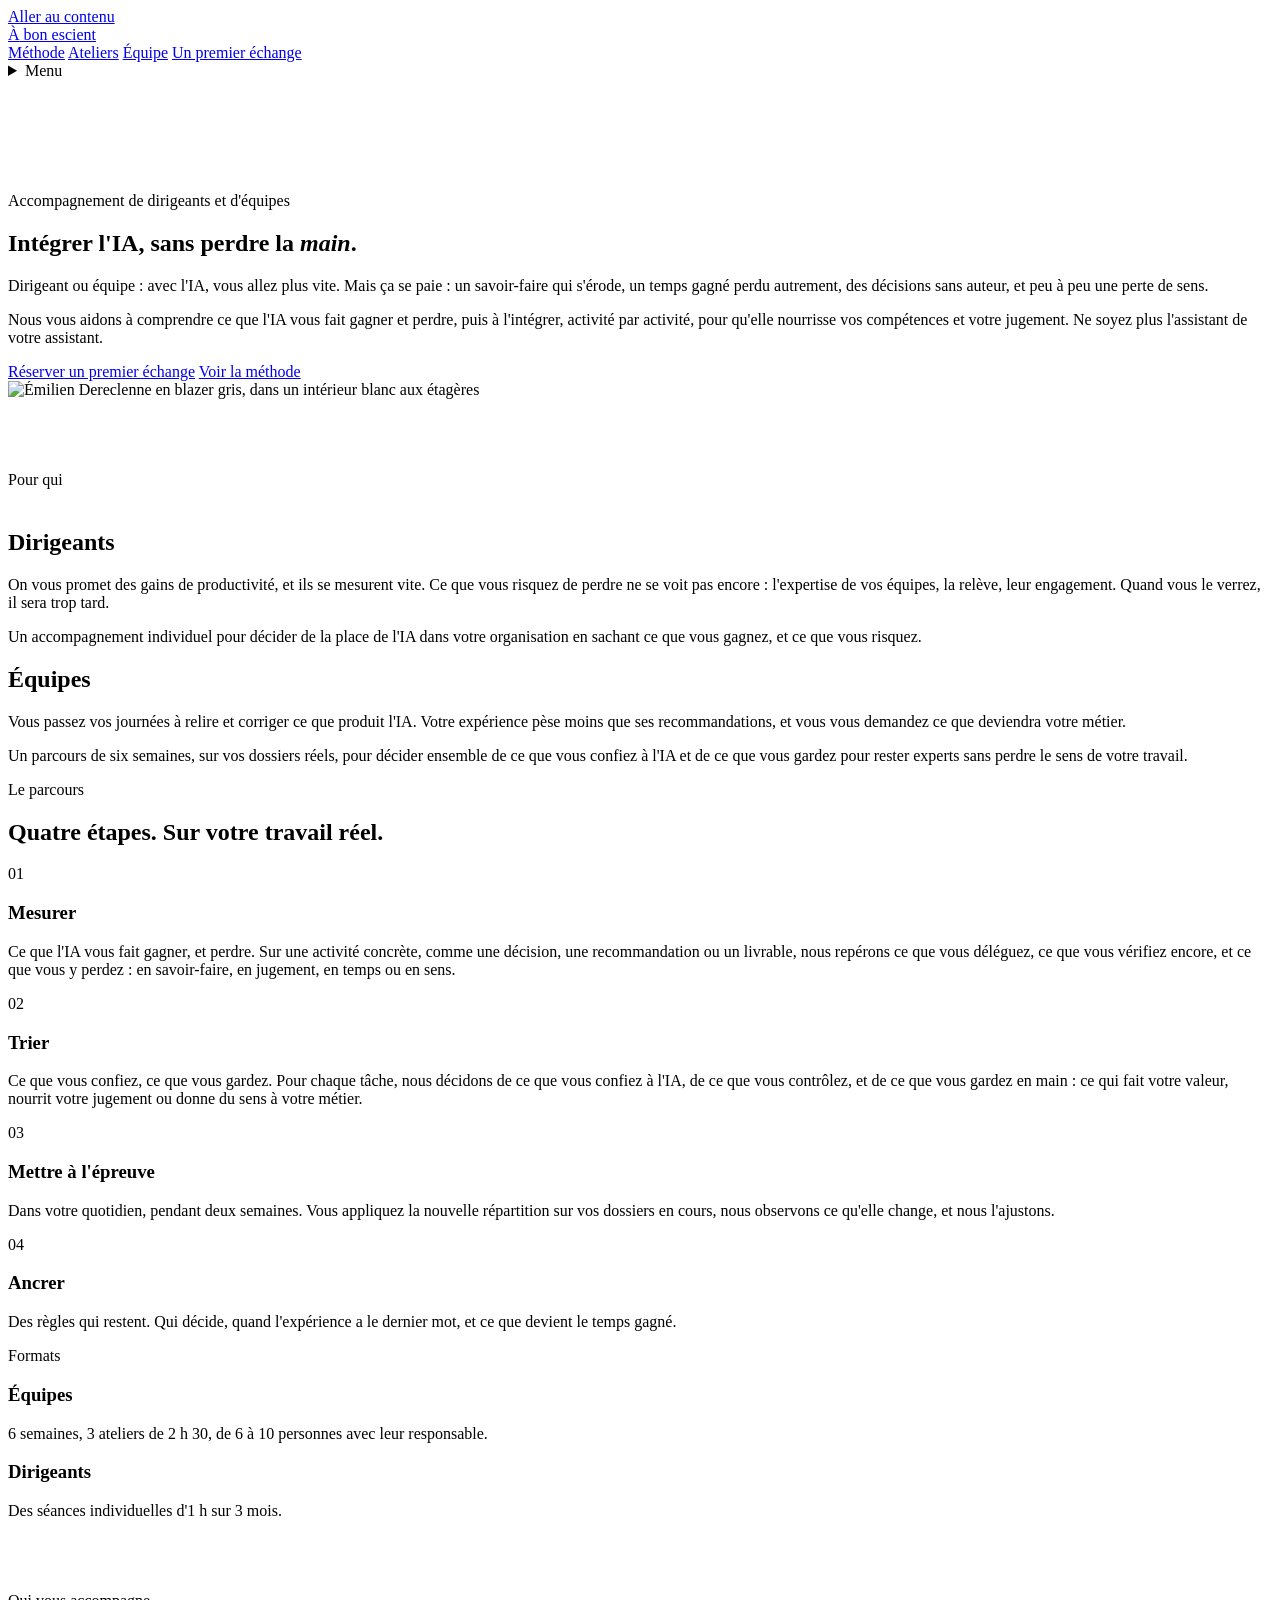
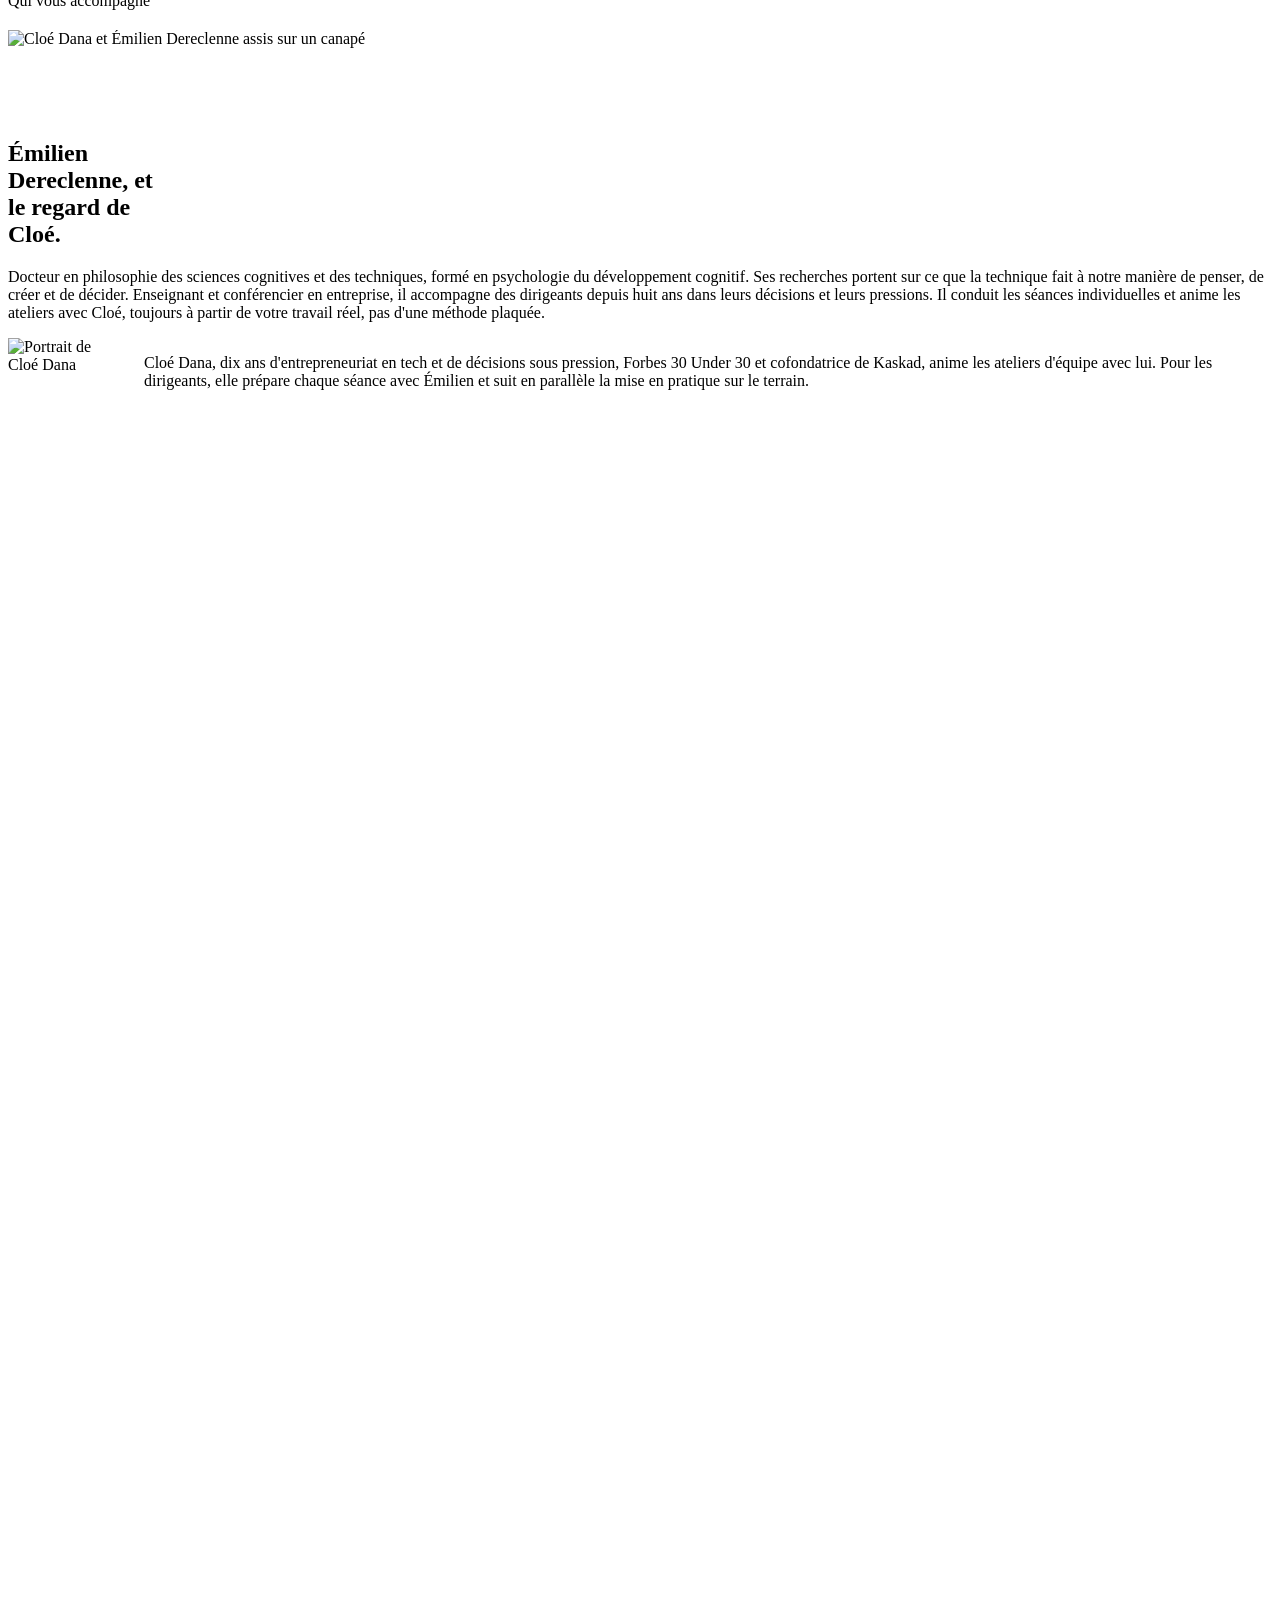
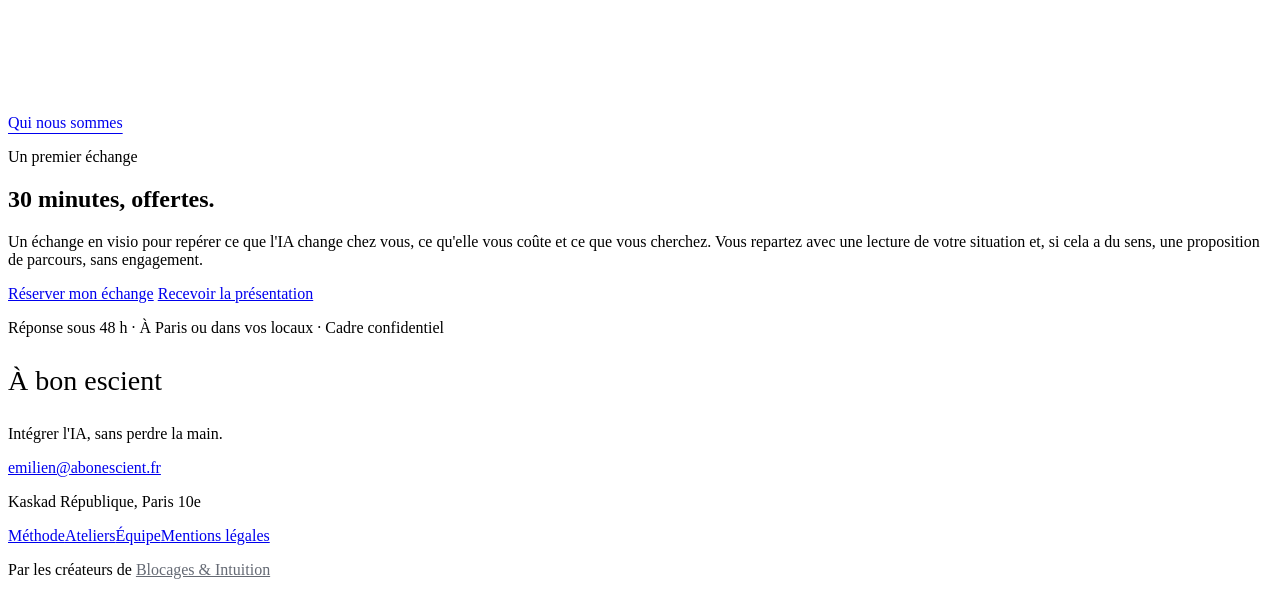
==== abonescient-site 2/index.html @ 1562bb24 "Add files via upload" ====
<!doctype html>
<html lang="fr">
<head>
<meta charset="utf-8">
<meta name="viewport" content="width=device-width, initial-scale=1">
<title>À bon escient · Intégrer l'IA sans perdre la main</title>
<meta name="description" content="Accompagnement de dirigeants et d'équipes pour intégrer l'IA activité par activité, sans perdre expertise, jugement ni sens du travail. Émilien Dereclenne et Cloé Dana, Paris.">
<link rel="canonical" href="https://abonescient.fr/">
<meta property="og:type" content="website">
<meta property="og:locale" content="fr_FR">
<meta property="og:site_name" content="À bon escient">
<meta property="og:title" content="À bon escient · Intégrer l'IA sans perdre la main">
<meta property="og:description" content="Accompagnement de dirigeants et d'équipes pour intégrer l'IA activité par activité, sans perdre expertise, jugement ni sens du travail. Émilien Dereclenne et Cloé Dana, Paris.">
<meta property="og:url" content="https://abonescient.fr/">
<meta property="og:image" content="https://abonescient.fr/og.jpg">
<meta property="og:image:width" content="1200">
<meta property="og:image:height" content="630">
<meta name="twitter:card" content="summary_large_image">
<meta name="twitter:title" content="À bon escient · Intégrer l'IA sans perdre la main">
<meta name="twitter:description" content="Accompagnement de dirigeants et d'équipes pour intégrer l'IA activité par activité, sans perdre expertise, jugement ni sens du travail. Émilien Dereclenne et Cloé Dana, Paris.">
<meta name="twitter:image" content="https://abonescient.fr/og.jpg">
<meta name="theme-color" content="#F4F1EA">
<link rel="icon" href="/favicon.svg" type="image/svg+xml">
<link rel="preload" href="/fonts/fraunces-latin-400-normal.woff2" as="font" type="font/woff2" crossorigin>
<link rel="stylesheet" href="/styles.css">
<script>if(!(window.matchMedia&&matchMedia('(prefers-reduced-motion: reduce)').matches)&&'IntersectionObserver' in window)document.documentElement.classList.add('js');</script>
<script src="/main.js" defer></script>
<!-- Google Analytics 4 : décommenter et remplacer G-XXXXXXX par l'ID [à définir]
<script async src="https://www.googletagmanager.com/gtag/js?id=G-XXXXXXX"></script>
<script>window.dataLayer=window.dataLayer||[];function gtag(){dataLayer.push(arguments);}gtag('js',new Date());gtag('config','G-XXXXXXX');</script>
-->
<script type="application/ld+json">
{
 "@context": "https://schema.org",
 "@graph": [
  {
   "@type": "Organization",
   "@id": "https://abonescient.fr/#org",
   "name": "À bon escient",
   "url": "https://abonescient.fr/",
   "slogan": "Intégrer l'IA, sans perdre la main.",
   "email": "emilien@abonescient.fr",
   "logo": "https://abonescient.fr/og.jpg",
   "address": {
    "@type": "PostalAddress",
    "addressLocality": "Paris",
    "postalCode": "75010",
    "addressCountry": "FR"
   },
   "founder": [
    {
     "@type": "Person",
     "name": "Émilien Dereclenne"
    },
    {
     "@type": "Person",
     "name": "Cloé Dana"
    }
   ]
  },
  {
   "@type": "Service",
   "name": "Accompagnement à l'intégration de l'IA pour dirigeants et équipes",
   "provider": {
    "@id": "https://abonescient.fr/#org"
   },
   "areaServed": "FR",
   "description": "Ateliers d'équipe et coaching individuel de dirigeants pour intégrer l'IA activité par activité, sans perdre expertise, jugement ni sens du travail.",
   "serviceType": "Accompagnement, ateliers, coaching de dirigeants"
  }
 ]
}
</script>
</head>
<body>
<a class="skip" href="#contenu">Aller au contenu</a>
<header class="nav">
<div class="w">
<a class="logo" href="/" aria-label="À bon escient, accueil"><span>À</span> bon escient</a>
<nav class="menu" aria-label="Navigation principale">
<a href="/methode">Méthode</a>
<a href="/ateliers">Ateliers</a>
<a href="/equipe">Équipe</a>
<a class="btn" href="/contact">Un premier échange</a>
</nav>
<details class="burger">
<summary aria-label="Ouvrir le menu">Menu</summary>
<nav aria-label="Navigation mobile">
<a href="/methode">Méthode</a>
<a href="/ateliers">Ateliers</a>
<a href="/equipe">Équipe</a>
<a href="/contact">Un premier échange</a>
</nav>
</details>
</div>
</header>

<main id="contenu">

<section class="sec" style="padding-top: 96px">
<div class="w grid" style="align-items: center">
<div class="c6 stack">
<p class="lab rv">Accompagnement de dirigeants et d'équipes</p>
<h1 class="h1 rv" style="transition-delay: 80ms">Intégrer l'IA, sans perdre la <em>main</em>.</h1>
<p class="rv" style="transition-delay: 160ms">Dirigeant ou équipe : avec l'IA, vous allez plus vite. Mais ça se paie : un savoir-faire qui s'érode, un temps gagné perdu autrement, des décisions sans auteur, et peu à peu une perte de sens.</p>
<p class="rv" style="transition-delay: 240ms">Nous vous aidons à comprendre ce que l'IA vous fait gagner et perdre, puis à l'intégrer, activité par activité, pour qu'elle nourrisse vos compétences et votre jugement. Ne soyez plus l'assistant de votre assistant.</p>
<div class="btns rv" style="transition-delay: 320ms">
<a class="btn" href="/contact">Réserver un premier échange</a>
<a class="btn2" href="/methode">Voir la méthode</a>
</div>
</div>
<div class="c6">
<img class="ph rv" src="/photos/emilien-blazer-05.jpg" alt="Émilien Dereclenne en blazer gris, dans un intérieur blanc aux étagères" width="1020" height="1360" style="aspect-ratio: 4 / 5; object-position: 50% 20%; transition-delay: 200ms">
</div>
</div>
</section>

<section class="sec" style="padding-top: 0">
<div class="w">
<div class="rule" style="margin-bottom: 72px"></div>
<p class="lab rv" style="margin-bottom: 40px">Pour qui</p>
<div class="vsplit">
<div class="stack rv">
<h2 class="h2">Dirigeants</h2>
<p>On vous promet des gains de productivité, et ils se mesurent vite. Ce que vous risquez de perdre ne se voit pas encore : l'expertise de vos équipes, la relève, leur engagement. Quand vous le verrez, il sera trop tard.</p>
<p class="small">Un accompagnement individuel pour décider de la place de l'IA dans votre organisation en sachant ce que vous gagnez, et ce que vous risquez.</p>
</div>
<div class="vline"></div>
<div class="stack rv" style="transition-delay: 80ms">
<h2 class="h2">Équipes</h2>
<p>Vous passez vos journées à relire et corriger ce que produit l'IA. Votre expérience pèse moins que ses recommandations, et vous vous demandez ce que deviendra votre métier.</p>
<p class="small">Un parcours de six semaines, sur vos dossiers réels, pour décider ensemble de ce que vous confiez à l'IA et de ce que vous gardez pour rester experts sans perdre le sens de votre travail.</p>
</div>
</div>
</div>
</section>

<section class="sec" style="padding-top: 0">
<div class="w grid">
<div class="c4">
<p class="lab" style="margin-bottom: 20px">Le parcours</p>
<h2 class="h2 rv">Quatre étapes. Sur votre travail réel.</h2>
</div>
<div class="c8">
<div class="row rv"><div class="num">01</div><div class="stack" style="gap: 12px"><h3 class="h3">Mesurer</h3><p><strong style="font-weight: 500">Ce que l'IA vous fait gagner, et perdre.</strong> Sur une activité concrète, comme une décision, une recommandation ou un livrable, nous repérons ce que vous déléguez, ce que vous vérifiez encore, et ce que vous y perdez : en savoir-faire, en jugement, en temps ou en sens.</p></div></div>
<div class="row rv" style="transition-delay: 80ms"><div class="num">02</div><div class="stack" style="gap: 12px"><h3 class="h3">Trier</h3><p><strong style="font-weight: 500">Ce que vous confiez, ce que vous gardez.</strong> Pour chaque tâche, nous décidons de ce que vous confiez à l'IA, de ce que vous contrôlez, et de ce que vous gardez en main : ce qui fait votre valeur, nourrit votre jugement ou donne du sens à votre métier.</p></div></div>
<div class="row rv" style="transition-delay: 160ms"><div class="num">03</div><div class="stack" style="gap: 12px"><h3 class="h3">Mettre à l'épreuve</h3><p><strong style="font-weight: 500">Dans votre quotidien, pendant deux semaines.</strong> Vous appliquez la nouvelle répartition sur vos dossiers en cours, nous observons ce qu'elle change, et nous l'ajustons.</p></div></div>
<div class="row rv" style="transition-delay: 240ms"><div class="num">04</div><div class="stack" style="gap: 12px"><h3 class="h3">Ancrer</h3><p><strong style="font-weight: 500">Des règles qui restent.</strong> Qui décide, quand l'expérience a le dernier mot, et ce que devient le temps gagné.</p></div></div>
</div>
</div>
</section>

<section class="sec" style="padding-top: 0">
<div class="w grid">
<div class="c4"><p class="lab">Formats</p></div>
<div class="c8">
<div class="row t rv" style="grid-template-columns: 200px minmax(0,1fr)"><h3 class="h3">Équipes</h3><p>6 semaines, 3 ateliers de 2 h 30, de 6 à 10 personnes avec leur responsable.</p></div>
<div class="row t rv" style="grid-template-columns: 200px minmax(0,1fr); transition-delay: 80ms"><h3 class="h3">Dirigeants</h3><p>Des séances individuelles d'1 h sur 3 mois.</p></div>
</div>
</div>
</section>

<section class="sec" style="padding-top: 0">
<div class="w">
<div class="rule" style="margin-bottom: 72px"></div>
<p class="lab" style="margin-bottom: 20px">Qui vous accompagne</p>
</div>
<img class="ph rv" src="/photos/duo-canape.jpg" alt="Cloé Dana et Émilien Dereclenne assis sur un canapé" width="1600" height="1200" loading="lazy" style="aspect-ratio: 16 / 8; object-position: 50% 42%; max-width: 1440px; margin: 0 auto 72px">
<div class="w">
<div class="grid">
<div class="c5"><h2 class="h2 rv" style="max-width: 14ch">Émilien Dereclenne, et le regard de Cloé.</h2></div>
<div class="c7 stack">
<p class="rv">Docteur en philosophie des sciences cognitives et des techniques, formé en psychologie du développement cognitif. Ses recherches portent sur ce que la technique fait à notre manière de penser, de créer et de décider. Enseignant et conférencier en entreprise, il accompagne des dirigeants depuis huit ans dans leurs décisions et leurs pressions. Il conduit les séances individuelles et anime les ateliers avec Cloé, toujours à partir de votre travail réel, pas d'une méthode plaquée.</p>
<div class="rule" style="margin: 16px 0"></div>
<div class="rv" style="display: flex; gap: 24px; align-items: flex-start">
<img class="ph" src="/photos/cloe-portrait-44.jpg" alt="Portrait de Cloé Dana" width="1020" height="1360" loading="lazy" style="width: 112px; flex: 0 0 112px; aspect-ratio: 4 / 5; object-position: 50% 22%">
<p class="small">Cloé Dana, dix ans d'entrepreneuriat en tech et de décisions sous pression, Forbes 30 Under 30 et cofondatrice de Kaskad, anime les ateliers d'équipe avec lui. Pour les dirigeants, elle prépare chaque séance avec Émilien et suit en parallèle la mise en pratique sur le terrain.</p>
</div>
<p class="rv"><a href="/equipe" style="text-underline-offset: 5px">Qui nous sommes</a></p>
</div>
</div>
</div>
</section>

<section class="sec cta">
<div class="w grid">
<div class="c7 stack">
<p class="lab">Un premier échange</p>
<h2 class="h2 rv">30 minutes, offertes.</h2>
<p class="rv">Un échange en visio pour repérer ce que l'IA change chez vous, ce qu'elle vous coûte et ce que vous cherchez. Vous repartez avec une lecture de votre situation et, si cela a du sens, une proposition de parcours, sans engagement.</p>
<div class="btns rv">
<a class="btn" href="[URL de prise de rendez-vous, Google Calendar]">Réserver mon échange</a>
<a class="btn2" href="mailto:emilien@abonescient.fr?subject=Pr%C3%A9sentation%20%C3%80%20bon%20escient">Recevoir la présentation</a>
</div>
<p class="lab">Réponse sous 48 h · À Paris ou dans vos locaux · Cadre confidentiel</p>
</div>
</div>
</section>

</main>

<footer class="foot">
<div class="w grid">
<div class="c5 stack" style="gap: 8px">
<p class="logo" style="font-size: 28px" aria-hidden="false"><span>À</span> bon escient</p>
<p class="small">Intégrer l'IA, sans perdre la main.</p>
</div>
<div class="c7 stack" style="gap: 16px">
<p><a href="mailto:emilien@abonescient.fr">emilien@abonescient.fr</a></p>
<p class="small">Kaskad République, Paris 10e</p>
<nav class="flinks" aria-label="Pied de page"><a href="/methode">Méthode</a><a href="/ateliers">Ateliers</a><a href="/equipe">Équipe</a><a href="/mentions-legales">Mentions légales</a></nav>
<p class="lab" style="margin-top: 16px">Par les créateurs de <a href="https://amarecherche.fr" style="color: #656A74">Blocages &amp; Intuition</a></p>
</div>
</div>
</footer>
</body>
</html>
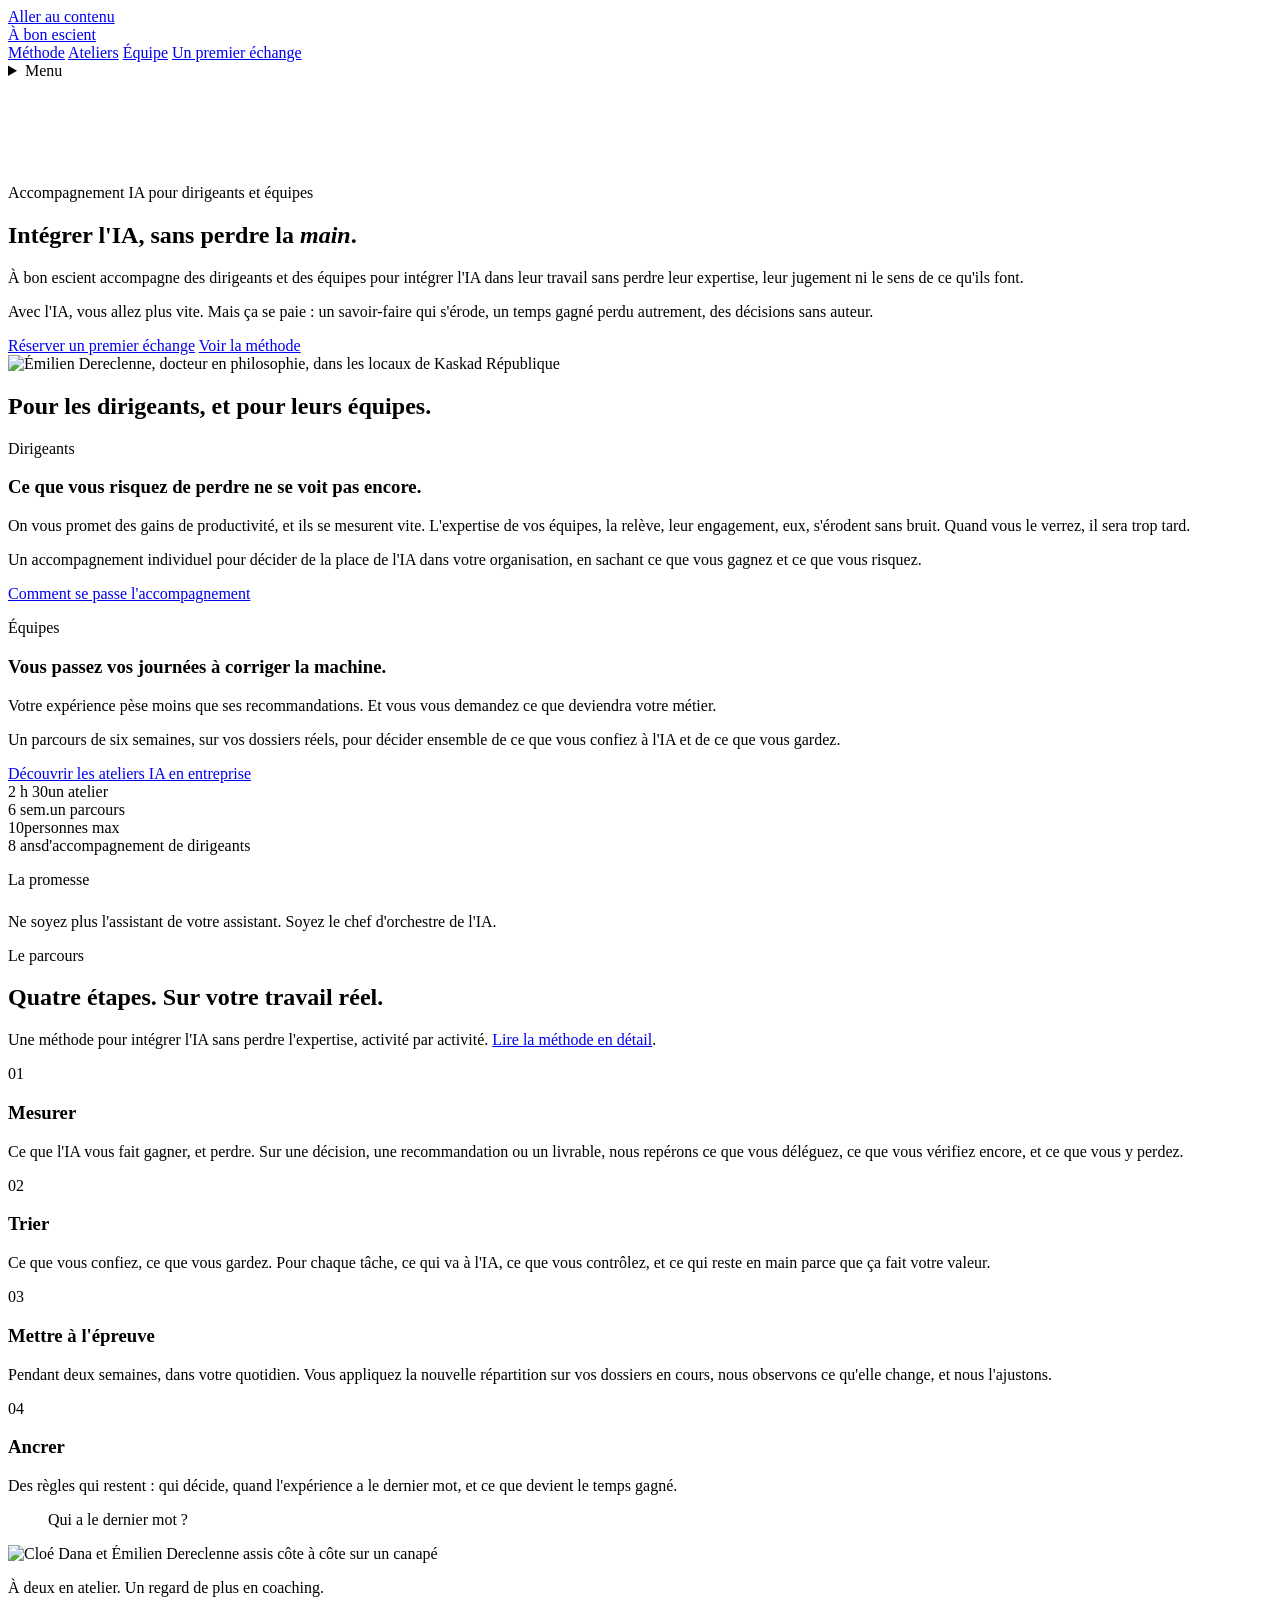
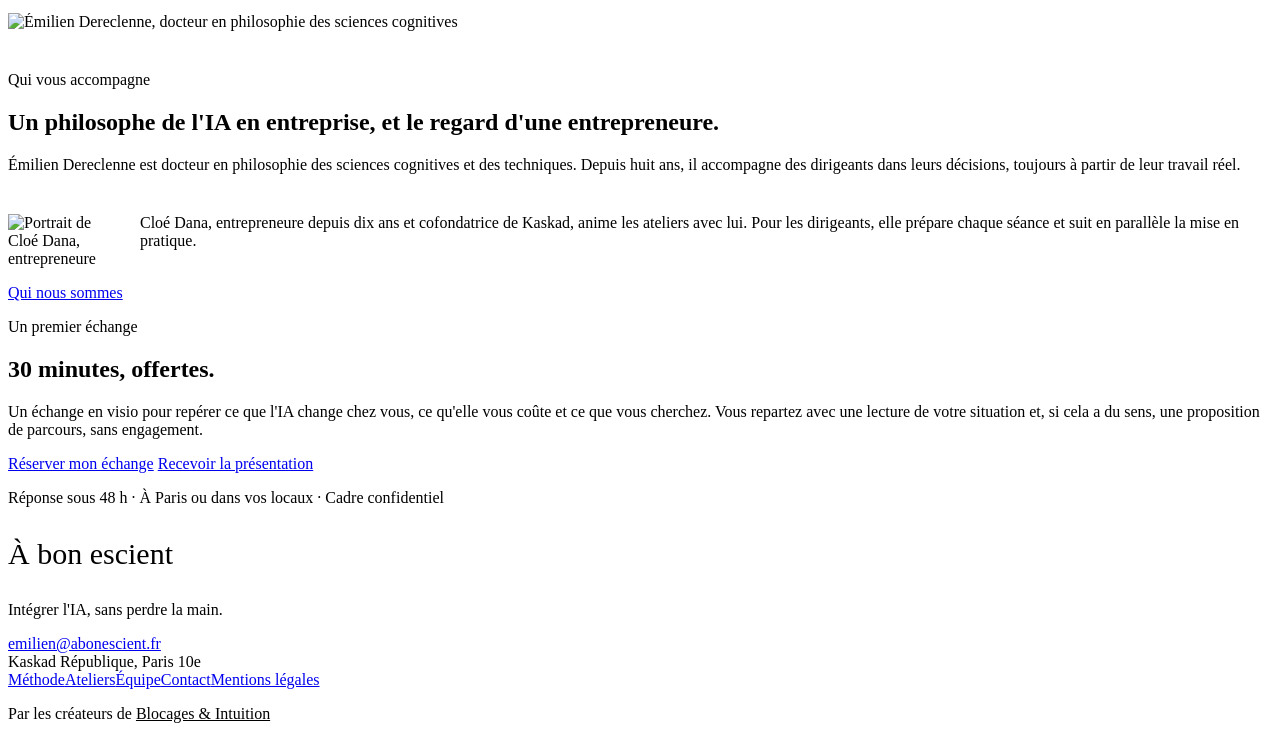
==== commit 20a3dde5: "Add files via upload" ====
--- a/abonescient-site 2/index.html
+++ b/abonescient-site 2/index.html
@@ -3,29 +3,31 @@
 <head>
 <meta charset="utf-8">
 <meta name="viewport" content="width=device-width, initial-scale=1">
-<title>À bon escient · Intégrer l'IA sans perdre la main</title>
-<meta name="description" content="Accompagnement de dirigeants et d'équipes pour intégrer l'IA activité par activité, sans perdre expertise, jugement ni sens du travail. Émilien Dereclenne et Cloé Dana, Paris.">
+<title>Intégrer l'IA sans perdre la main · À bon escient</title>
+<meta name="description" content="Accompagnement de dirigeants et d'équipes pour intégrer l'IA sans perdre expertise, jugement ni sens du travail. Un philosophe et une entrepreneure, à Paris.">
 <link rel="canonical" href="https://abonescient.fr/">
 <meta property="og:type" content="website">
 <meta property="og:locale" content="fr_FR">
 <meta property="og:site_name" content="À bon escient">
-<meta property="og:title" content="À bon escient · Intégrer l'IA sans perdre la main">
-<meta property="og:description" content="Accompagnement de dirigeants et d'équipes pour intégrer l'IA activité par activité, sans perdre expertise, jugement ni sens du travail. Émilien Dereclenne et Cloé Dana, Paris.">
+<meta property="og:title" content="Intégrer l'IA sans perdre la main · À bon escient">
+<meta property="og:description" content="Accompagnement de dirigeants et d'équipes pour intégrer l'IA sans perdre expertise, jugement ni sens du travail. Un philosophe et une entrepreneure, à Paris.">
 <meta property="og:url" content="https://abonescient.fr/">
 <meta property="og:image" content="https://abonescient.fr/og.jpg">
 <meta property="og:image:width" content="1200">
 <meta property="og:image:height" content="630">
 <meta name="twitter:card" content="summary_large_image">
-<meta name="twitter:title" content="À bon escient · Intégrer l'IA sans perdre la main">
-<meta name="twitter:description" content="Accompagnement de dirigeants et d'équipes pour intégrer l'IA activité par activité, sans perdre expertise, jugement ni sens du travail. Émilien Dereclenne et Cloé Dana, Paris.">
+<meta name="twitter:title" content="Intégrer l'IA sans perdre la main · À bon escient">
+<meta name="twitter:description" content="Accompagnement de dirigeants et d'équipes pour intégrer l'IA sans perdre expertise, jugement ni sens du travail. Un philosophe et une entrepreneure, à Paris.">
 <meta name="twitter:image" content="https://abonescient.fr/og.jpg">
 <meta name="theme-color" content="#F4F1EA">
 <link rel="icon" href="/favicon.svg" type="image/svg+xml">
-<link rel="preload" href="/fonts/fraunces-latin-400-normal.woff2" as="font" type="font/woff2" crossorigin>
+<link rel="preload" href="/fonts/newsreader-latin-opsz-normal.woff2" as="font" type="font/woff2" crossorigin>
+<link rel="preload" href="/fonts/dm-sans-latin-400-normal.woff2" as="font" type="font/woff2" crossorigin>
+<link rel="preload" as="image" href="/photos/emilien-blazer-05.webp" type="image/webp">
 <link rel="stylesheet" href="/styles.css">
 <script>if(!(window.matchMedia&&matchMedia('(prefers-reduced-motion: reduce)').matches)&&'IntersectionObserver' in window)document.documentElement.classList.add('js');</script>
 <script src="/main.js" defer></script>
-<!-- Google Analytics 4 : décommenter et remplacer G-XXXXXXX par l'ID [à définir]
+<!-- Google Analytics 4 : décommenter et remplacer G-XXXXXXX par l'ID [à fournir]
 <script async src="https://www.googletagmanager.com/gtag/js?id=G-XXXXXXX"></script>
 <script>window.dataLayer=window.dataLayer||[];function gtag(){dataLayer.push(arguments);}gtag('js',new Date());gtag('config','G-XXXXXXX');</script>
 -->
@@ -60,13 +62,13 @@
   },
   {
    "@type": "Service",
-   "name": "Accompagnement à l'intégration de l'IA pour dirigeants et équipes",
+   "name": "Accompagnement à l'intégration de l'IA en entreprise",
+   "serviceType": "Accompagnement à l'intégration de l'IA en entreprise",
+   "areaServed": "Paris, France",
    "provider": {
     "@id": "https://abonescient.fr/#org"
    },
-   "areaServed": "FR",
-   "description": "Ateliers d'équipe et coaching individuel de dirigeants pour intégrer l'IA activité par activité, sans perdre expertise, jugement ni sens du travail.",
-   "serviceType": "Accompagnement, ateliers, coaching de dirigeants"
+   "description": "Ateliers d'équipe et coaching individuel de dirigeants pour intégrer l'IA sans perdre expertise, jugement ni sens du travail."
   }
  ]
 }
@@ -94,122 +96,130 @@
 </details>
 </div>
 </header>
-
 <main id="contenu">
-
-<section class="sec" style="padding-top: 96px">
+<section class="sec" style="padding-top: 88px">
 <div class="w grid" style="align-items: center">
 <div class="c6 stack">
-<p class="lab rv">Accompagnement de dirigeants et d'équipes</p>
-<h1 class="h1 rv" style="transition-delay: 80ms">Intégrer l'IA, sans perdre la <em>main</em>.</h1>
-<p class="rv" style="transition-delay: 160ms">Dirigeant ou équipe : avec l'IA, vous allez plus vite. Mais ça se paie : un savoir-faire qui s'érode, un temps gagné perdu autrement, des décisions sans auteur, et peu à peu une perte de sens.</p>
-<p class="rv" style="transition-delay: 240ms">Nous vous aidons à comprendre ce que l'IA vous fait gagner et perdre, puis à l'intégrer, activité par activité, pour qu'elle nourrisse vos compétences et votre jugement. Ne soyez plus l'assistant de votre assistant.</p>
-<div class="btns rv" style="transition-delay: 320ms">
+<p class="lab rv">Accompagnement IA pour dirigeants et équipes</p>
+<h1 class="h1 rv">Intégrer l'IA, sans perdre la <em class="one">main</em>.</h1>
+<p class="answer rv read">À bon escient accompagne des dirigeants et des équipes pour intégrer l'IA dans leur travail sans perdre leur expertise, leur jugement ni le sens de ce qu'ils font.</p>
+<p class="rv read">Avec l'IA, vous allez plus vite. Mais ça se paie : un savoir-faire qui s'érode, un temps gagné perdu autrement, des décisions sans auteur.</p>
+<div class="btns rv" style="margin-top: 8px">
 <a class="btn" href="/contact">Réserver un premier échange</a>
 <a class="btn2" href="/methode">Voir la méthode</a>
 </div>
 </div>
-<div class="c6">
-<img class="ph rv" src="/photos/emilien-blazer-05.jpg" alt="Émilien Dereclenne en blazer gris, dans un intérieur blanc aux étagères" width="1020" height="1360" style="aspect-ratio: 4 / 5; object-position: 50% 20%; transition-delay: 200ms">
-</div>
-</div>
-</section>
-
-<section class="sec" style="padding-top: 0">
-<div class="w">
-<div class="rule" style="margin-bottom: 72px"></div>
-<p class="lab rv" style="margin-bottom: 40px">Pour qui</p>
-<div class="vsplit">
-<div class="stack rv">
-<h2 class="h2">Dirigeants</h2>
-<p>On vous promet des gains de productivité, et ils se mesurent vite. Ce que vous risquez de perdre ne se voit pas encore : l'expertise de vos équipes, la relève, leur engagement. Quand vous le verrez, il sera trop tard.</p>
-<p class="small">Un accompagnement individuel pour décider de la place de l'IA dans votre organisation en sachant ce que vous gagnez, et ce que vous risquez.</p>
-</div>
-<div class="vline"></div>
-<div class="stack rv" style="transition-delay: 80ms">
-<h2 class="h2">Équipes</h2>
-<p>Vous passez vos journées à relire et corriger ce que produit l'IA. Votre expérience pèse moins que ses recommandations, et vous vous demandez ce que deviendra votre métier.</p>
-<p class="small">Un parcours de six semaines, sur vos dossiers réels, pour décider ensemble de ce que vous confiez à l'IA et de ce que vous gardez pour rester experts sans perdre le sens de votre travail.</p>
-</div>
-</div>
-</div>
-</section>
-
-<section class="sec" style="padding-top: 0">
+<div class="g8-5 rv"><picture class="ph r45"><source srcset="/photos/emilien-blazer-05.webp" type="image/webp"><img src="/photos/emilien-blazer-05.jpg" alt="Émilien Dereclenne, docteur en philosophie, dans les locaux de Kaskad République" width="1020" height="1360" fetchpriority="high" decoding="async" style="object-position: 50% 20%"></picture></div>
+</div>
+</section>
+
+<section class="sec tight" id="pour-qui">
+<div class="w">
+<div class="sec-head">
+<h2 class="h2 rv">Pour les dirigeants, et pour leurs équipes.</h2>
+</div>
+<div class="cards two" data-stagger>
+<article class="card">
+<p class="lab">Dirigeants</p>
+<h3 class="h3">Ce que vous risquez de perdre ne se voit pas encore.</h3>
+<p>On vous promet des gains de productivité, et ils se mesurent vite. L'expertise de vos équipes, la relève, leur engagement, eux, s'érodent sans bruit. Quand vous le verrez, il sera trop tard.</p>
+<p class="small">Un accompagnement individuel pour décider de la place de l'IA dans votre organisation, en sachant ce que vous gagnez et ce que vous risquez.</p>
+<a class="lnk foot-lnk" href="/methode">Comment se passe l'accompagnement</a>
+</article>
+<article class="card">
+<p class="lab">Équipes</p>
+<h3 class="h3">Vous passez vos journées à corriger la machine.</h3>
+<p>Votre expérience pèse moins que ses recommandations. Et vous vous demandez ce que deviendra votre métier.</p>
+<p class="small">Un parcours de six semaines, sur vos dossiers réels, pour décider ensemble de ce que vous confiez à l'IA et de ce que vous gardez.</p>
+<a class="lnk foot-lnk" href="/ateliers">Découvrir les ateliers IA en entreprise</a>
+</article>
+</div>
+</div>
+</section>
+
+<section class="sec tight">
+<div class="w">
+<div class="stats" data-stagger>
+<div class="stat"><span class="n">2 h 30</span><span class="lab">un atelier</span></div>
+<div class="stat"><span class="n">6 sem.</span><span class="lab">un parcours</span></div>
+<div class="stat"><span class="n">10</span><span class="lab">personnes max</span></div>
+<div class="stat"><span class="n">8 ans</span><span class="lab">d'accompagnement de dirigeants</span></div>
+</div>
+</div>
+</section>
+
+<section class="band">
+<div class="w">
+<p class="lab rv" style="margin-bottom: 24px">La promesse</p>
+<p class="big rv">Ne soyez plus l'assistant de votre assistant. Soyez le chef d'orchestre de l'IA.</p>
+</div>
+</section>
+
+<section class="sec" id="parcours">
 <div class="w grid">
 <div class="c4">
-<p class="lab" style="margin-bottom: 20px">Le parcours</p>
+<div class="sec-head" style="position: sticky; top: 120px">
+<p class="lab">Le parcours</p>
 <h2 class="h2 rv">Quatre étapes. Sur votre travail réel.</h2>
+<p class="rv">Une méthode pour intégrer l'IA sans perdre l'expertise, activité par activité. <a class="lnk" href="/methode">Lire la méthode en détail</a>.</p>
+</div>
 </div>
 <div class="c8">
-<div class="row rv"><div class="num">01</div><div class="stack" style="gap: 12px"><h3 class="h3">Mesurer</h3><p><strong style="font-weight: 500">Ce que l'IA vous fait gagner, et perdre.</strong> Sur une activité concrète, comme une décision, une recommandation ou un livrable, nous repérons ce que vous déléguez, ce que vous vérifiez encore, et ce que vous y perdez : en savoir-faire, en jugement, en temps ou en sens.</p></div></div>
-<div class="row rv" style="transition-delay: 80ms"><div class="num">02</div><div class="stack" style="gap: 12px"><h3 class="h3">Trier</h3><p><strong style="font-weight: 500">Ce que vous confiez, ce que vous gardez.</strong> Pour chaque tâche, nous décidons de ce que vous confiez à l'IA, de ce que vous contrôlez, et de ce que vous gardez en main : ce qui fait votre valeur, nourrit votre jugement ou donne du sens à votre métier.</p></div></div>
-<div class="row rv" style="transition-delay: 160ms"><div class="num">03</div><div class="stack" style="gap: 12px"><h3 class="h3">Mettre à l'épreuve</h3><p><strong style="font-weight: 500">Dans votre quotidien, pendant deux semaines.</strong> Vous appliquez la nouvelle répartition sur vos dossiers en cours, nous observons ce qu'elle change, et nous l'ajustons.</p></div></div>
-<div class="row rv" style="transition-delay: 240ms"><div class="num">04</div><div class="stack" style="gap: 12px"><h3 class="h3">Ancrer</h3><p><strong style="font-weight: 500">Des règles qui restent.</strong> Qui décide, quand l'expérience a le dernier mot, et ce que devient le temps gagné.</p></div></div>
-</div>
-</div>
-</section>
-
-<section class="sec" style="padding-top: 0">
-<div class="w grid">
-<div class="c4"><p class="lab">Formats</p></div>
-<div class="c8">
-<div class="row t rv" style="grid-template-columns: 200px minmax(0,1fr)"><h3 class="h3">Équipes</h3><p>6 semaines, 3 ateliers de 2 h 30, de 6 à 10 personnes avec leur responsable.</p></div>
-<div class="row t rv" style="grid-template-columns: 200px minmax(0,1fr); transition-delay: 80ms"><h3 class="h3">Dirigeants</h3><p>Des séances individuelles d'1 h sur 3 mois.</p></div>
-</div>
-</div>
-</section>
-
-<section class="sec" style="padding-top: 0">
-<div class="w">
-<div class="rule" style="margin-bottom: 72px"></div>
-<p class="lab" style="margin-bottom: 20px">Qui vous accompagne</p>
-</div>
-<img class="ph rv" src="/photos/duo-canape.jpg" alt="Cloé Dana et Émilien Dereclenne assis sur un canapé" width="1600" height="1200" loading="lazy" style="aspect-ratio: 16 / 8; object-position: 50% 42%; max-width: 1440px; margin: 0 auto 72px">
-<div class="w">
-<div class="grid">
-<div class="c5"><h2 class="h2 rv" style="max-width: 14ch">Émilien Dereclenne, et le regard de Cloé.</h2></div>
-<div class="c7 stack">
-<p class="rv">Docteur en philosophie des sciences cognitives et des techniques, formé en psychologie du développement cognitif. Ses recherches portent sur ce que la technique fait à notre manière de penser, de créer et de décider. Enseignant et conférencier en entreprise, il accompagne des dirigeants depuis huit ans dans leurs décisions et leurs pressions. Il conduit les séances individuelles et anime les ateliers avec Cloé, toujours à partir de votre travail réel, pas d'une méthode plaquée.</p>
-<div class="rule" style="margin: 16px 0"></div>
-<div class="rv" style="display: flex; gap: 24px; align-items: flex-start">
-<img class="ph" src="/photos/cloe-portrait-44.jpg" alt="Portrait de Cloé Dana" width="1020" height="1360" loading="lazy" style="width: 112px; flex: 0 0 112px; aspect-ratio: 4 / 5; object-position: 50% 22%">
-<p class="small">Cloé Dana, dix ans d'entrepreneuriat en tech et de décisions sous pression, Forbes 30 Under 30 et cofondatrice de Kaskad, anime les ateliers d'équipe avec lui. Pour les dirigeants, elle prépare chaque séance avec Émilien et suit en parallèle la mise en pratique sur le terrain.</p>
-</div>
-<p class="rv"><a href="/equipe" style="text-underline-offset: 5px">Qui nous sommes</a></p>
-</div>
-</div>
-</div>
-</section>
-
-<section class="sec cta">
-<div class="w grid">
-<div class="c7 stack">
+<div class="steps" data-stagger>
+<div class="step"><span class="num">01</span><div><h3 class="h3">Mesurer</h3><p>Ce que l'IA vous fait gagner, et perdre. Sur une décision, une recommandation ou un livrable, nous repérons ce que vous déléguez, ce que vous vérifiez encore, et ce que vous y perdez.</p></div></div>
+<div class="step"><span class="num">02</span><div><h3 class="h3">Trier</h3><p>Ce que vous confiez, ce que vous gardez. Pour chaque tâche, ce qui va à l'IA, ce que vous contrôlez, et ce qui reste en main parce que ça fait votre valeur.</p></div></div>
+<div class="step"><span class="num">03</span><div><h3 class="h3">Mettre à l'épreuve</h3><p>Pendant deux semaines, dans votre quotidien. Vous appliquez la nouvelle répartition sur vos dossiers en cours, nous observons ce qu'elle change, et nous l'ajustons.</p></div></div>
+<div class="step"><span class="num">04</span><div><h3 class="h3">Ancrer</h3><p>Des règles qui restent : qui décide, quand l'expérience a le dernier mot, et ce que devient le temps gagné.</p></div></div>
+</div>
+<blockquote class="pull rv"><p>Qui a le dernier mot ?</p></blockquote>
+</div>
+</div>
+</section>
+
+<section class="photo-overlay rv">
+<picture class="ph full wide"><source srcset="/photos/duo-canape.webp" type="image/webp"><img src="/photos/duo-canape.jpg" alt="Cloé Dana et Émilien Dereclenne assis côte à côte sur un canapé" width="1600" height="1200" loading="lazy" decoding="async" style="object-position: 50% 40%"></picture>
+<div class="over"><p>À deux en atelier. Un regard de plus en coaching.</p></div>
+</section>
+
+<section class="sec" id="equipe">
+<div class="w grid" style="align-items: start">
+<div class="c5 rv"><picture class="ph r45"><source srcset="/photos/emilien-portrait-01.webp" type="image/webp"><img src="/photos/emilien-portrait-01.jpg" alt="Émilien Dereclenne, docteur en philosophie des sciences cognitives" width="1500" height="2000" loading="lazy" decoding="async" style="object-position: 50% 18%"></picture></div>
+<div class="g7-6 stack" style="padding-top: 24px">
+<p class="lab">Qui vous accompagne</p>
+<h2 class="h2 rv">Un philosophe de l'IA en entreprise, et le regard d'une entrepreneure.</h2>
+<p class="rv read">Émilien Dereclenne est docteur en philosophie des sciences cognitives et des techniques. Depuis huit ans, il accompagne des dirigeants dans leurs décisions, toujours à partir de leur travail réel.</p>
+<div class="rv" style="display: flex; gap: 20px; align-items: flex-start; padding-top: 24px; border-top: 1px solid var(--stone)">
+<div style="width: 112px; flex: 0 0 112px"><picture class="ph r45"><source srcset="/photos/cloe-portrait-01.webp" type="image/webp"><img src="/photos/cloe-portrait-01.jpg" alt="Portrait de Cloé Dana, entrepreneure" width="1500" height="2000" loading="lazy" decoding="async" style="object-position: 50% 18%"></picture></div>
+<p class="small" style="margin: 0">Cloé Dana, entrepreneure depuis dix ans et cofondatrice de Kaskad, anime les ateliers avec lui. Pour les dirigeants, elle prépare chaque séance et suit en parallèle la mise en pratique.</p>
+</div>
+<p class="rv"><a class="lnk" href="/equipe">Qui nous sommes</a></p>
+</div>
+</div>
+</section>
+<section class="section-echange" id="echange">
+<div class="inner">
 <p class="lab">Un premier échange</p>
-<h2 class="h2 rv">30 minutes, offertes.</h2>
-<p class="rv">Un échange en visio pour repérer ce que l'IA change chez vous, ce qu'elle vous coûte et ce que vous cherchez. Vous repartez avec une lecture de votre situation et, si cela a du sens, une proposition de parcours, sans engagement.</p>
-<div class="btns rv">
-<a class="btn" href="[URL de prise de rendez-vous, Google Calendar]">Réserver mon échange</a>
-<a class="btn2" href="mailto:emilien@abonescient.fr?subject=Pr%C3%A9sentation%20%C3%80%20bon%20escient">Recevoir la présentation</a>
-</div>
-<p class="lab">Réponse sous 48 h · À Paris ou dans vos locaux · Cadre confidentiel</p>
-</div>
-</div>
-</section>
-
+<h2 class="h2">30 minutes, offertes.</h2>
+<p>Un échange en visio pour repérer ce que l'IA change chez vous, ce qu'elle vous coûte et ce que vous cherchez. Vous repartez avec une lecture de votre situation et, si cela a du sens, une proposition de parcours, sans engagement.</p>
+<div class="actions">
+<a class="btn btn-primary" href="[URL de prise de rendez-vous, Google Calendar]">Réserver mon échange</a>
+<a class="btn2 btn-secondary" href="mailto:emilien@abonescient.fr?subject=Pr%C3%A9sentation%20%C3%80%20bon%20escient">Recevoir la présentation</a>
+</div>
+<p class="meta">Réponse sous 48 h · À Paris ou dans vos locaux · Cadre confidentiel</p>
+</div>
+</section>
 </main>
-
 <footer class="foot">
 <div class="w grid">
 <div class="c5 stack" style="gap: 8px">
-<p class="logo" style="font-size: 28px" aria-hidden="false"><span>À</span> bon escient</p>
+<p class="logo" style="font-size: 30px"><span>À</span> bon escient</p>
 <p class="small">Intégrer l'IA, sans perdre la main.</p>
 </div>
 <div class="c7 stack" style="gap: 16px">
-<p><a href="mailto:emilien@abonescient.fr">emilien@abonescient.fr</a></p>
-<p class="small">Kaskad République, Paris 10e</p>
-<nav class="flinks" aria-label="Pied de page"><a href="/methode">Méthode</a><a href="/ateliers">Ateliers</a><a href="/equipe">Équipe</a><a href="/mentions-legales">Mentions légales</a></nav>
-<p class="lab" style="margin-top: 16px">Par les créateurs de <a href="https://amarecherche.fr" style="color: #656A74">Blocages &amp; Intuition</a></p>
+<p style="margin: 0"><a href="mailto:emilien@abonescient.fr">emilien@abonescient.fr</a></p>
+<p class="small" style="margin: 0">Kaskad République, Paris 10e</p>
+<nav class="flinks" aria-label="Pied de page"><a href="/methode">Méthode</a><a href="/ateliers">Ateliers</a><a href="/equipe">Équipe</a><a href="/contact">Contact</a><a href="/mentions-legales">Mentions légales</a></nav>
+<p class="lab" style="margin-top: 16px">Par les créateurs de <a href="https://amarecherche.fr" style="color: inherit">Blocages &amp; Intuition</a></p>
 </div>
 </div>
 </footer>
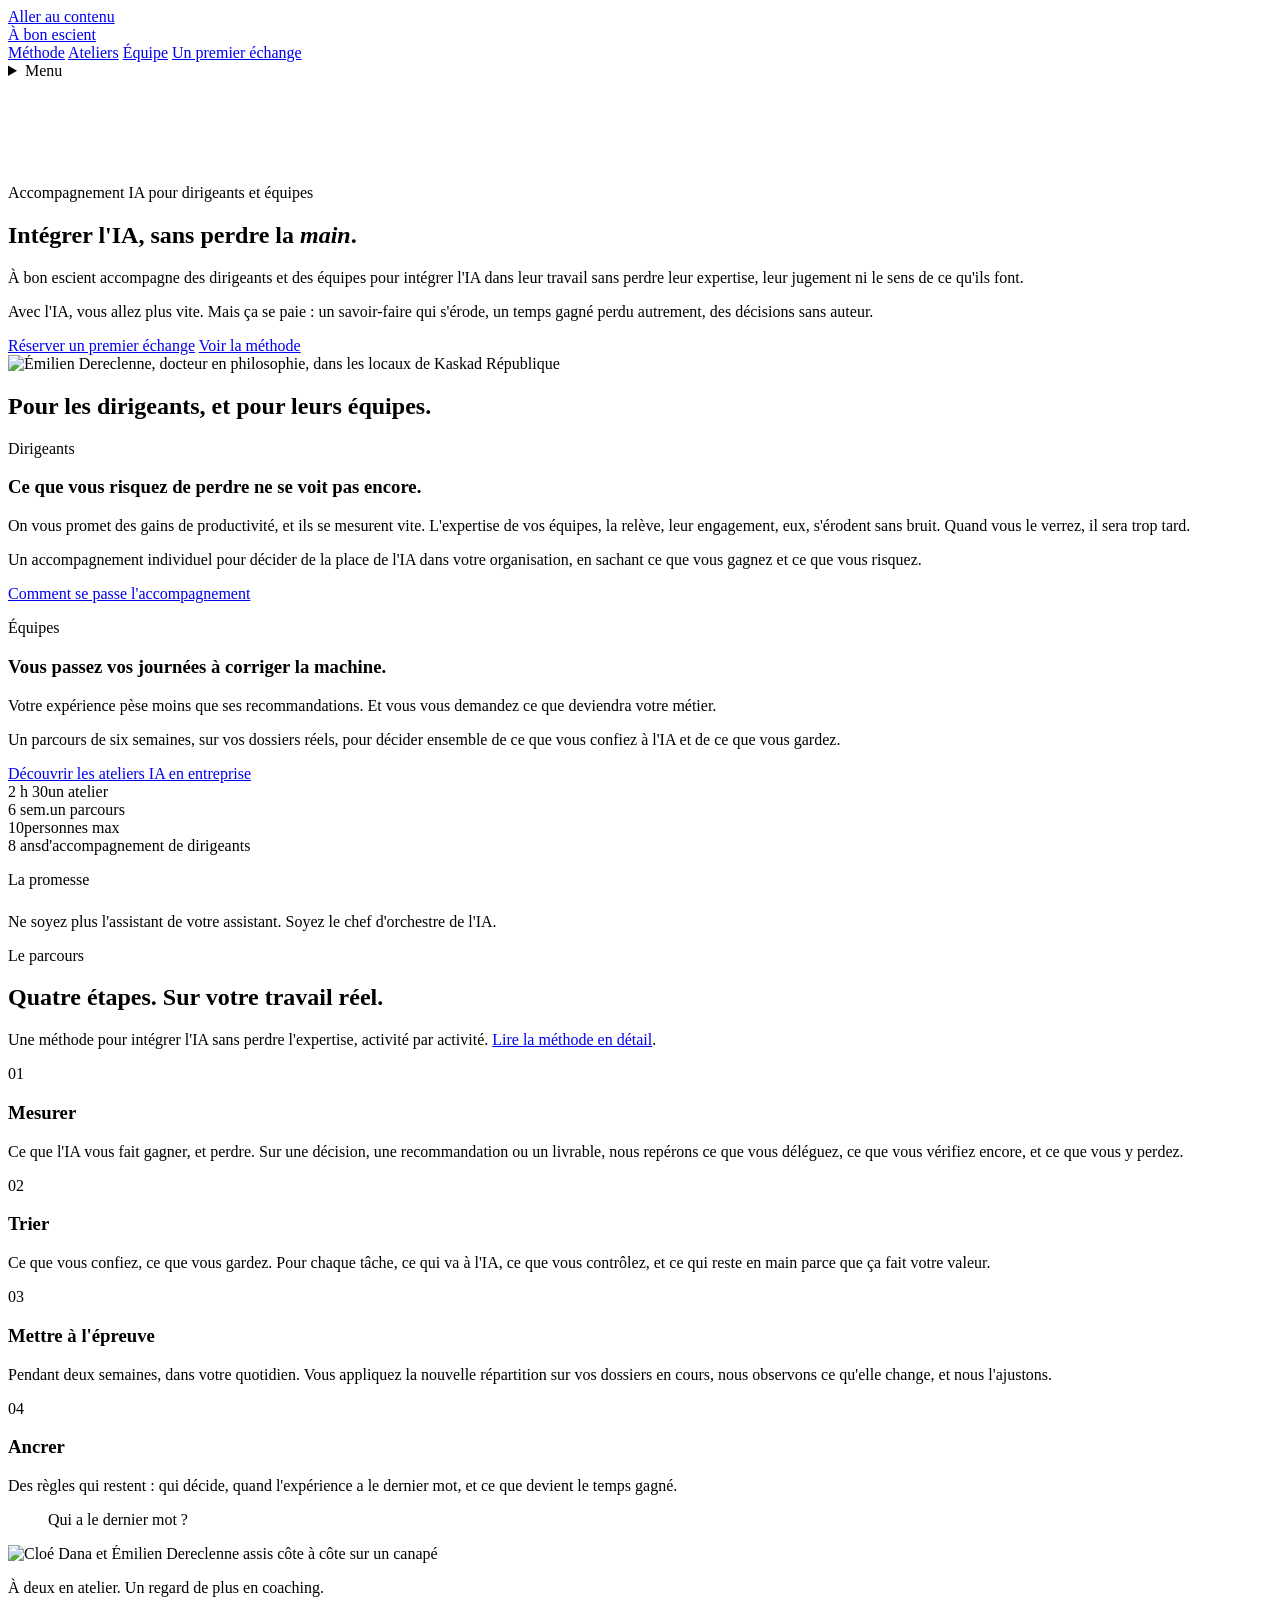
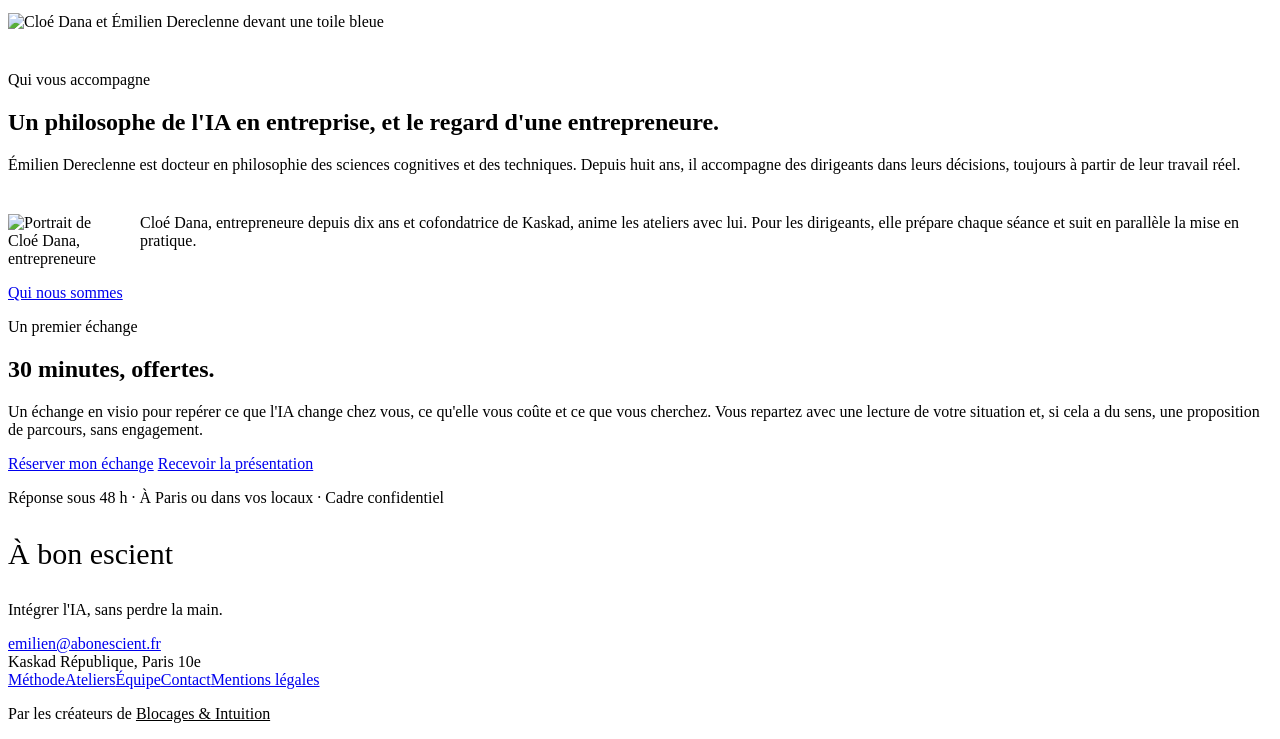
==== commit 769bb48f: "Add files via upload" ====
--- a/abonescient-site 2/index.html
+++ b/abonescient-site 2/index.html
@@ -183,7 +183,7 @@
 
 <section class="sec" id="equipe">
 <div class="w grid" style="align-items: start">
-<div class="c5 rv"><picture class="ph r45"><source srcset="/photos/emilien-portrait-01.webp" type="image/webp"><img src="/photos/emilien-portrait-01.jpg" alt="Émilien Dereclenne, docteur en philosophie des sciences cognitives" width="1500" height="2000" loading="lazy" decoding="async" style="object-position: 50% 18%"></picture></div>
+<div class="c5 rv"><picture class="ph r45"><source srcset="/photos/duo-toile-02.webp" type="image/webp"><img src="/photos/duo-toile-02.jpg" alt="Cloé Dana et Émilien Dereclenne devant une toile bleue" width="1500" height="2000" loading="lazy" decoding="async" style="object-position: 50% 30%"></picture></div>
 <div class="g7-6 stack" style="padding-top: 24px">
 <p class="lab">Qui vous accompagne</p>
 <h2 class="h2 rv">Un philosophe de l'IA en entreprise, et le regard d'une entrepreneure.</h2>
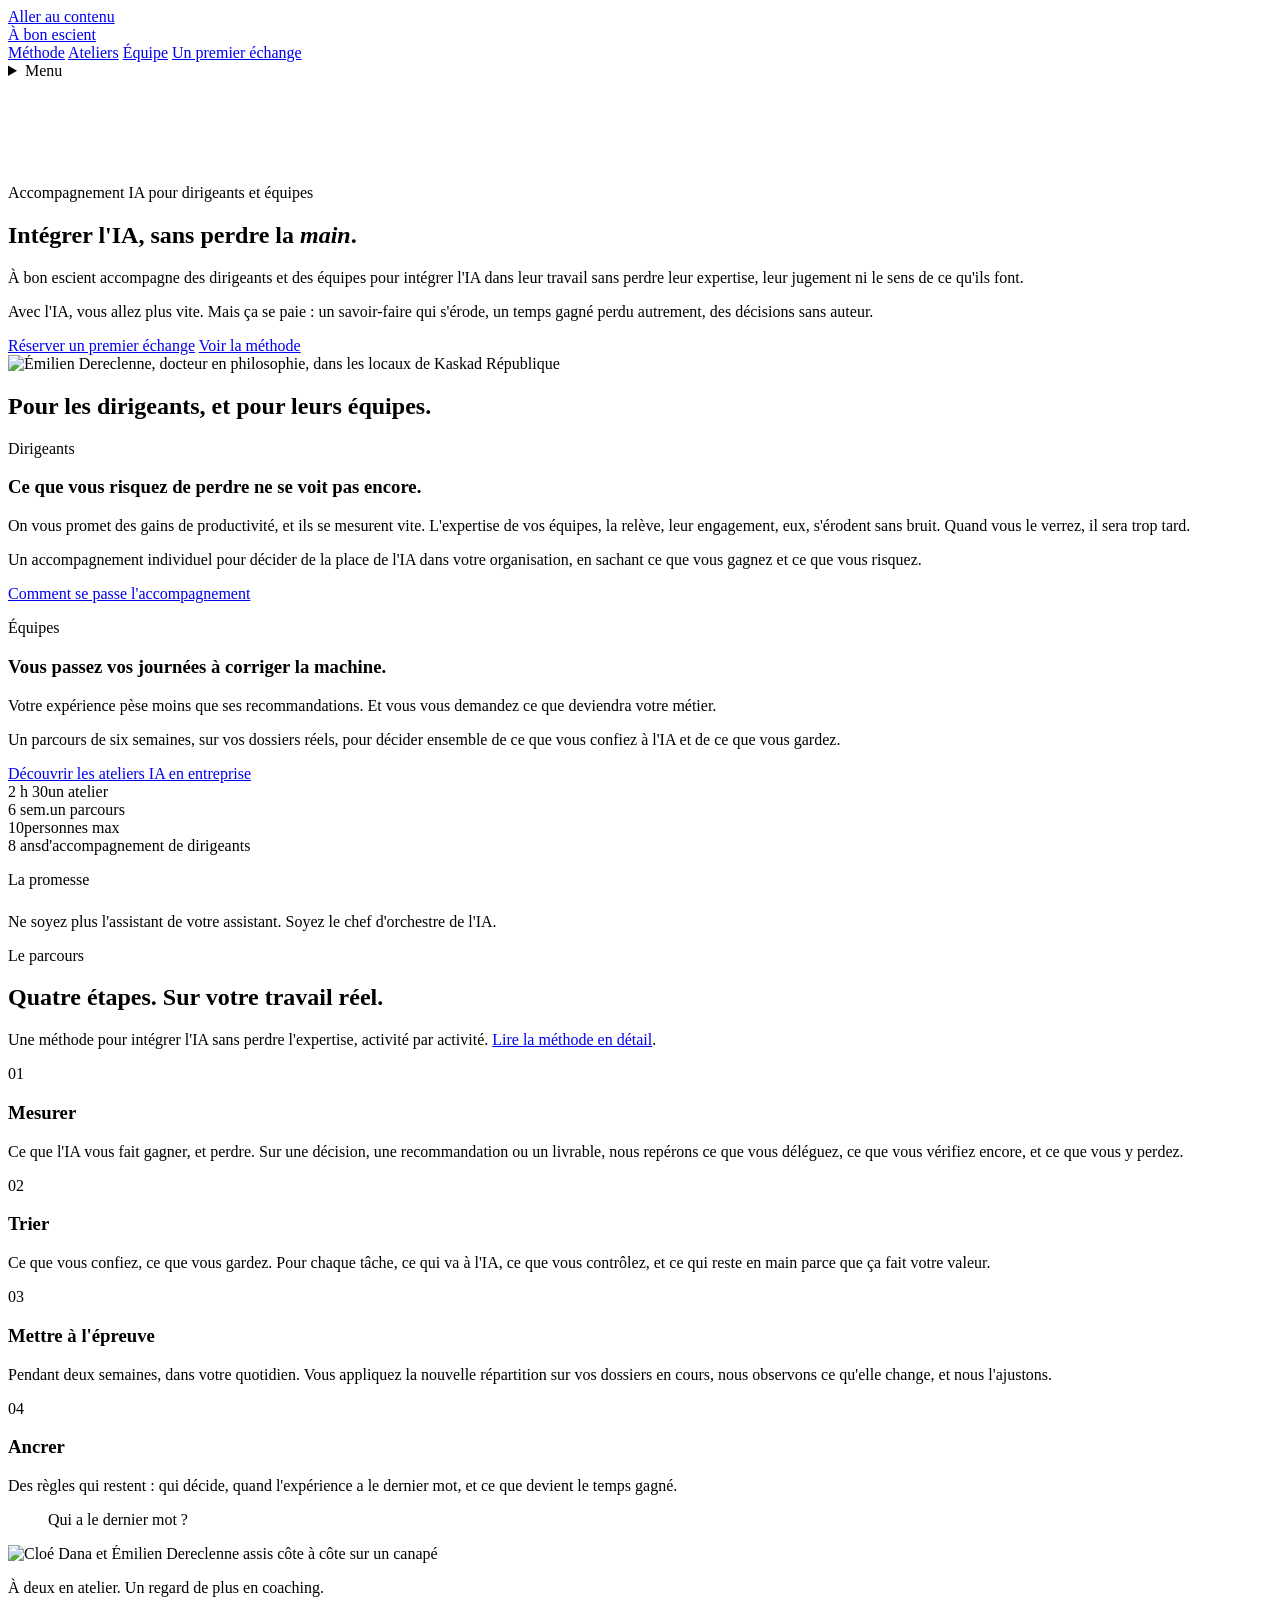
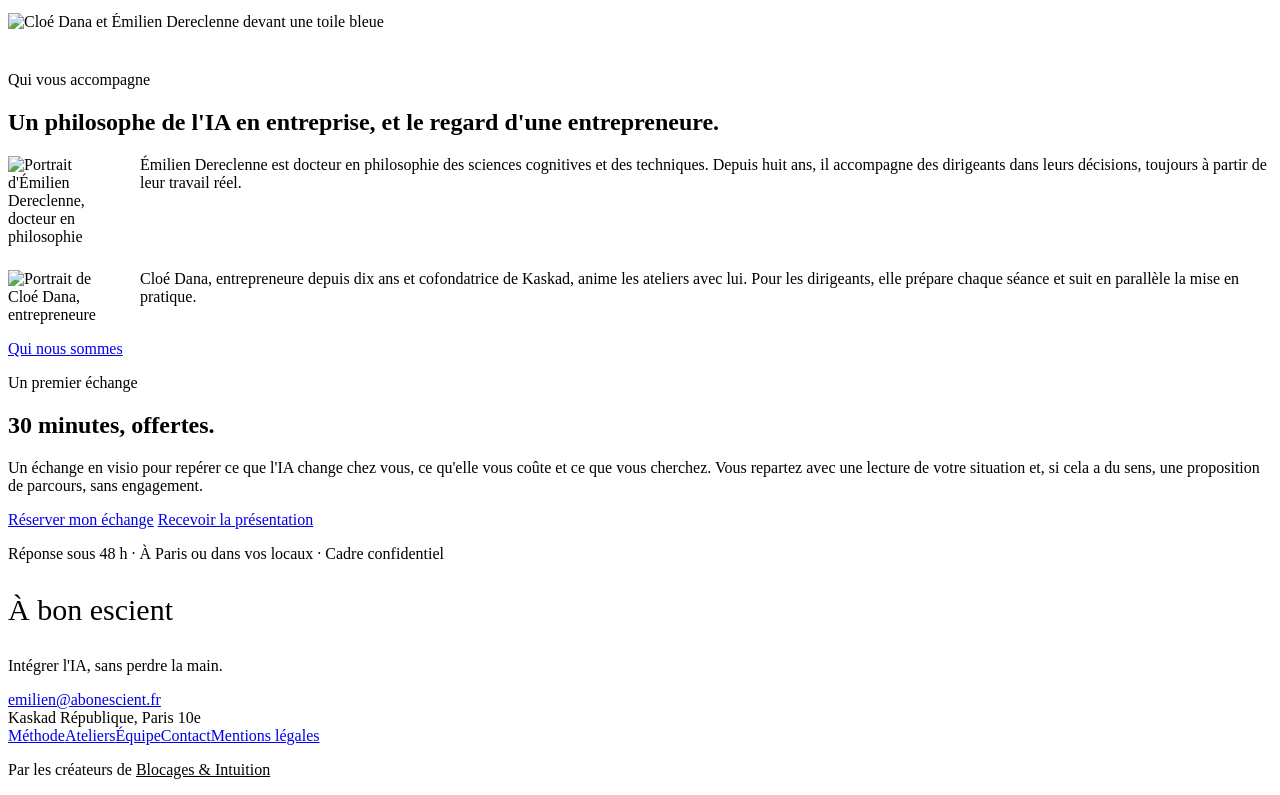
==== commit 8990b42d: "Add files via upload" ====
--- a/abonescient-site 2/index.html
+++ b/abonescient-site 2/index.html
@@ -187,7 +187,10 @@
 <div class="g7-6 stack" style="padding-top: 24px">
 <p class="lab">Qui vous accompagne</p>
 <h2 class="h2 rv">Un philosophe de l'IA en entreprise, et le regard d'une entrepreneure.</h2>
-<p class="rv read">Émilien Dereclenne est docteur en philosophie des sciences cognitives et des techniques. Depuis huit ans, il accompagne des dirigeants dans leurs décisions, toujours à partir de leur travail réel.</p>
+<div class="rv" style="display: flex; gap: 20px; align-items: flex-start">
+<div style="width: 112px; flex: 0 0 112px"><picture class="ph r45"><source srcset="/photos/emilien-sourire.webp" type="image/webp"><img src="/photos/emilien-sourire.jpg" alt="Portrait d'Émilien Dereclenne, docteur en philosophie" width="760" height="844" loading="lazy" decoding="async" style="object-position: 50% 25%"></picture></div>
+<p class="small" style="margin: 0">Émilien Dereclenne est docteur en philosophie des sciences cognitives et des techniques. Depuis huit ans, il accompagne des dirigeants dans leurs décisions, toujours à partir de leur travail réel.</p>
+</div>
 <div class="rv" style="display: flex; gap: 20px; align-items: flex-start; padding-top: 24px; border-top: 1px solid var(--stone)">
 <div style="width: 112px; flex: 0 0 112px"><picture class="ph r45"><source srcset="/photos/cloe-portrait-01.webp" type="image/webp"><img src="/photos/cloe-portrait-01.jpg" alt="Portrait de Cloé Dana, entrepreneure" width="1500" height="2000" loading="lazy" decoding="async" style="object-position: 50% 18%"></picture></div>
 <p class="small" style="margin: 0">Cloé Dana, entrepreneure depuis dix ans et cofondatrice de Kaskad, anime les ateliers avec lui. Pour les dirigeants, elle prépare chaque séance et suit en parallèle la mise en pratique.</p>
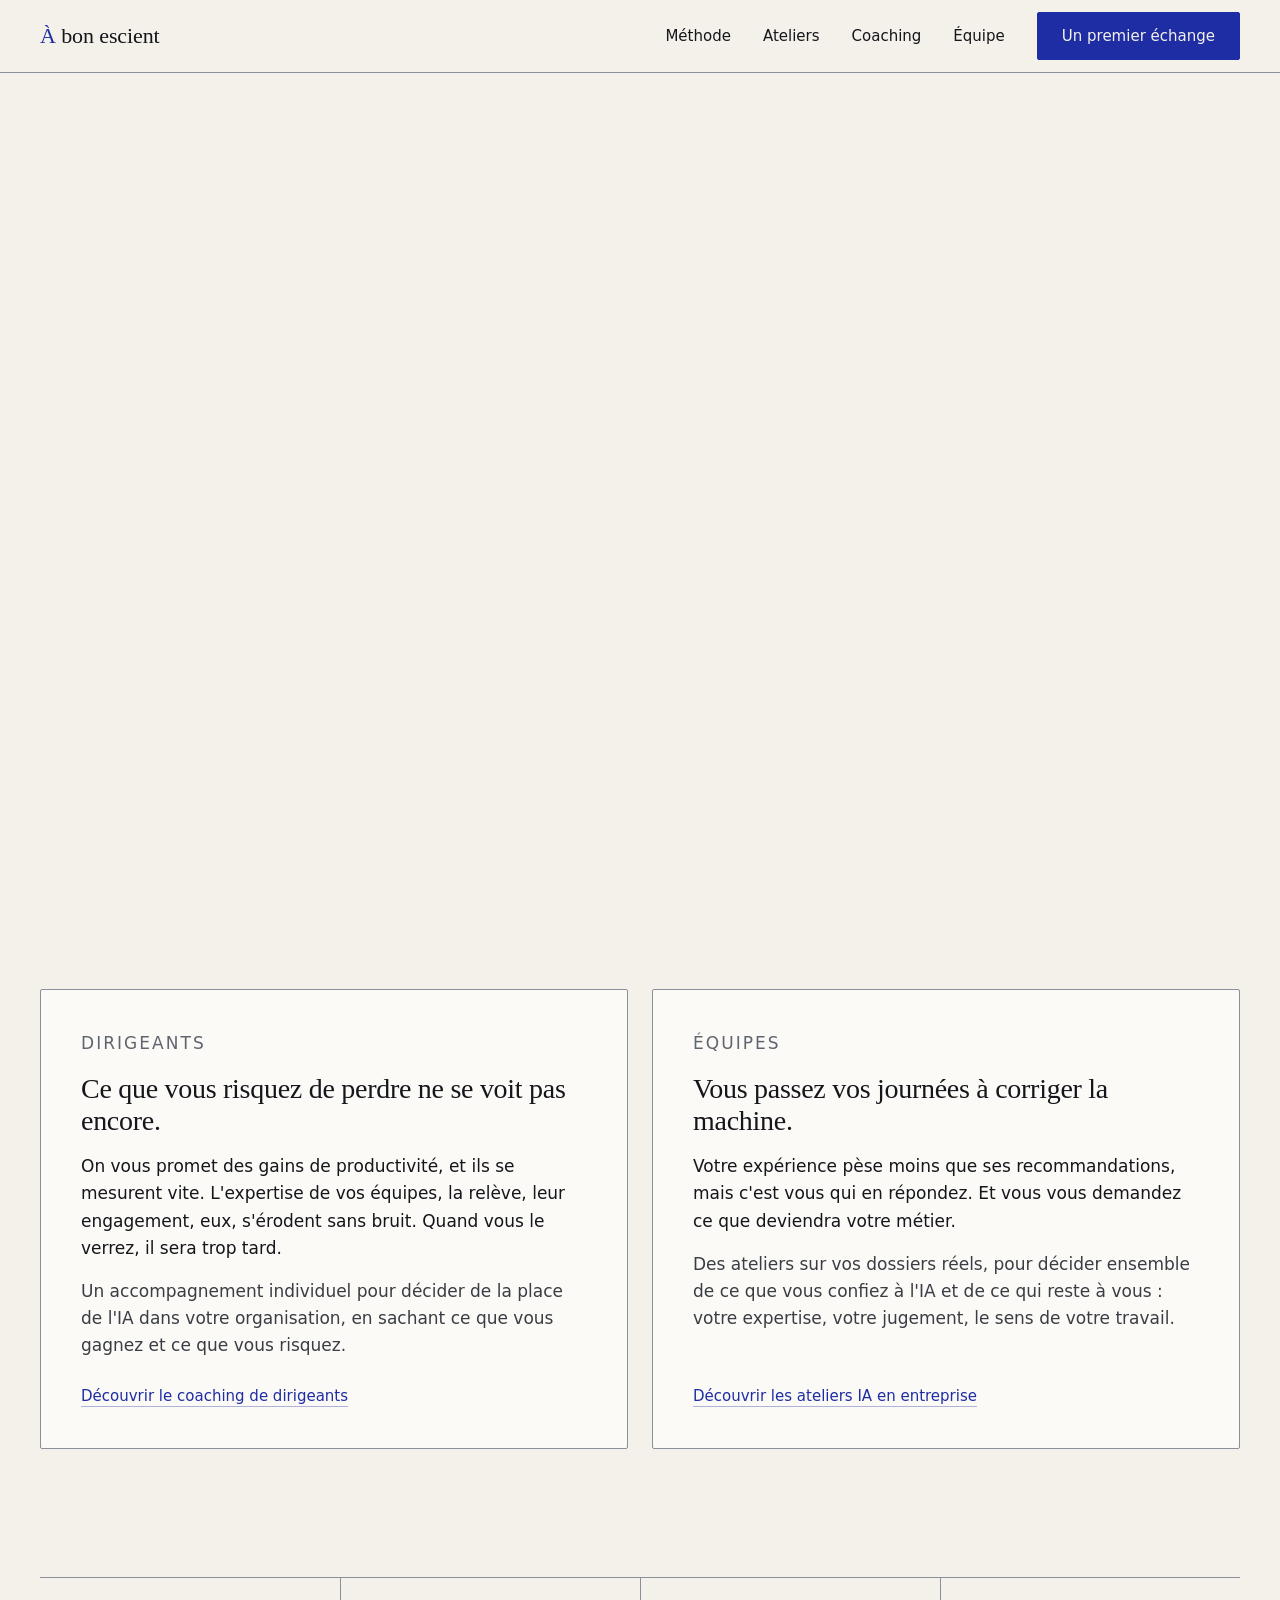
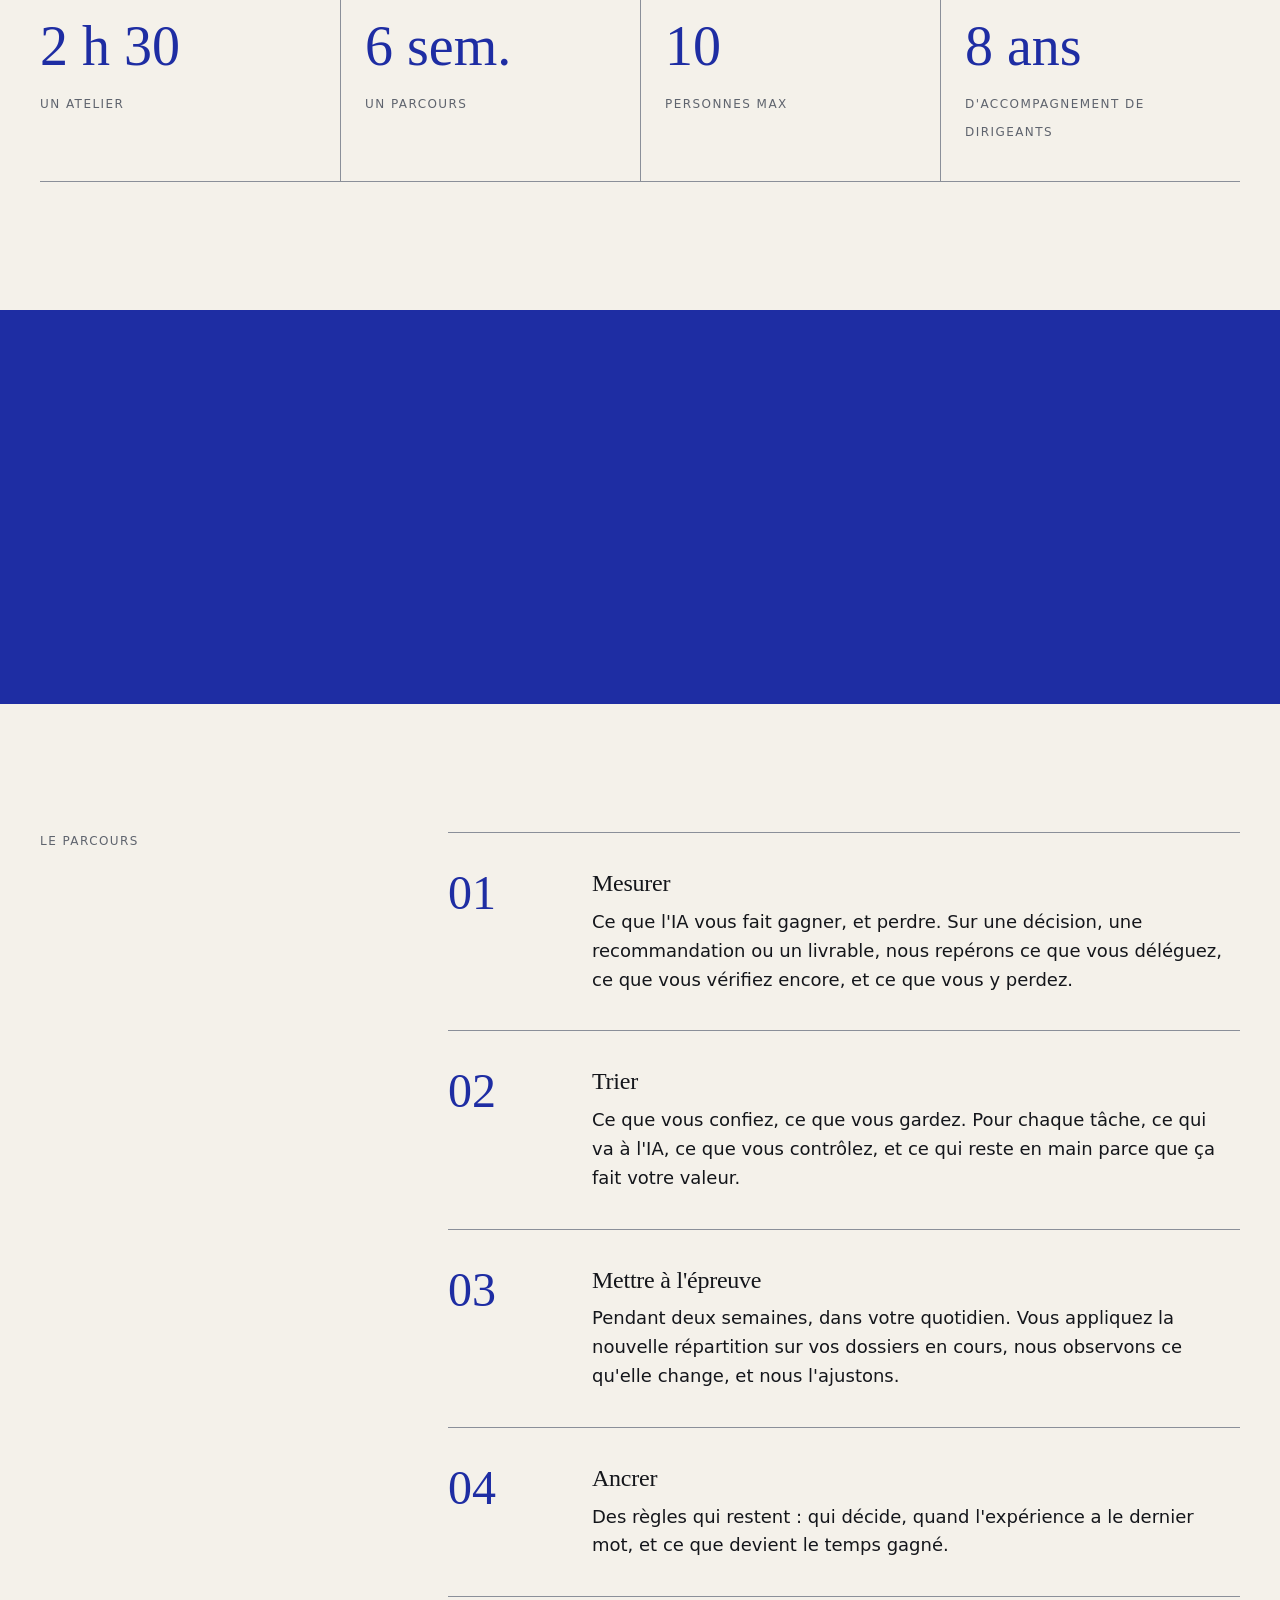
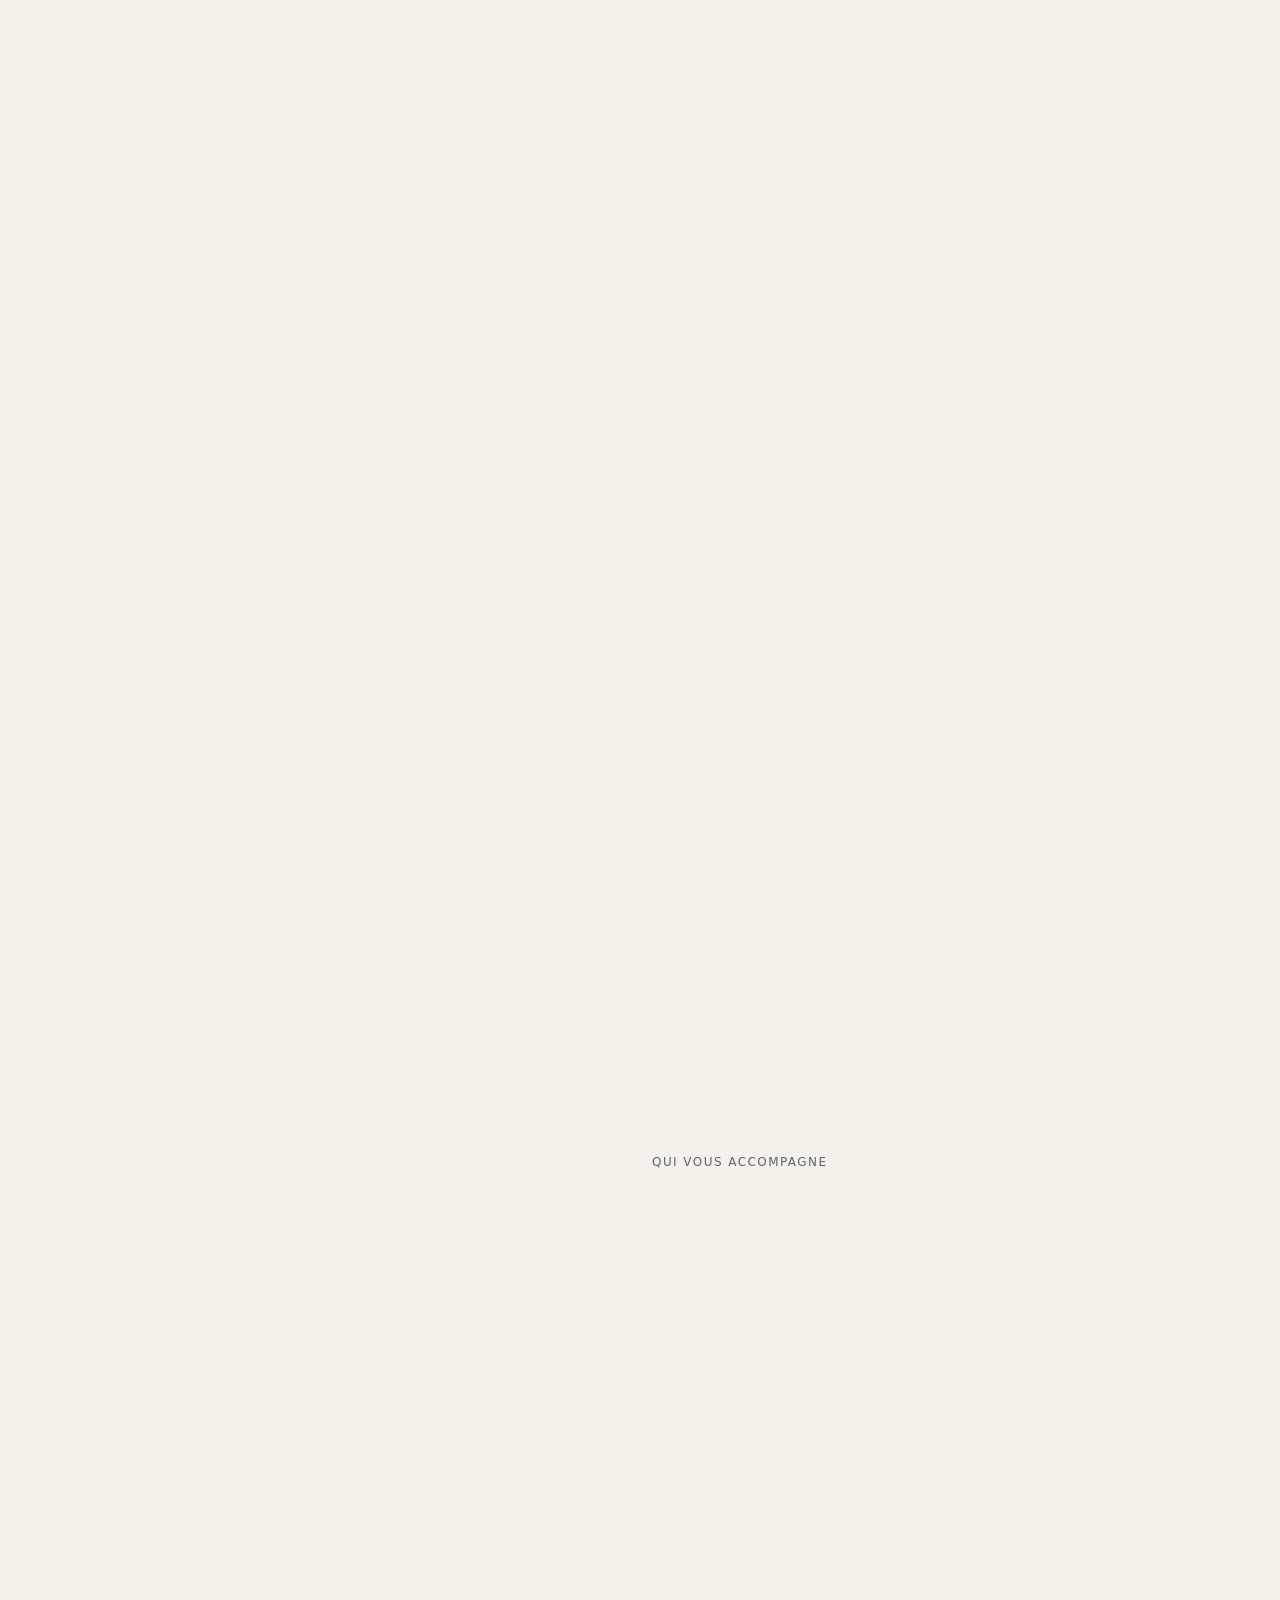
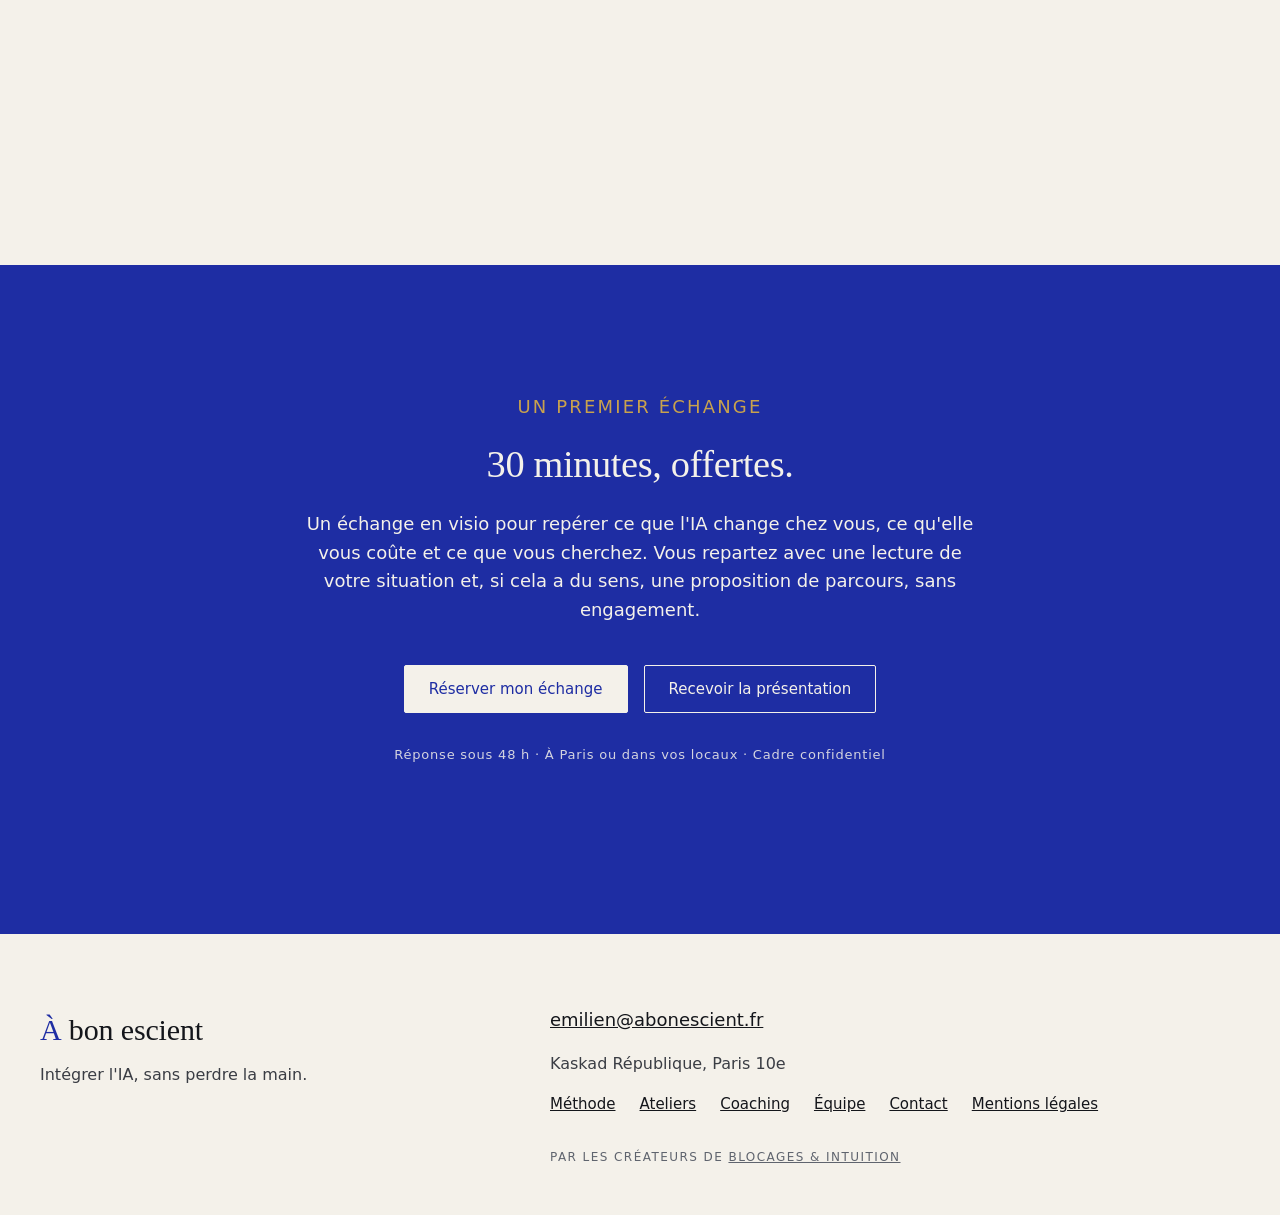
==== commit ca49b0fc: "Add files via upload" ====
--- a/abonescient-site 2/index.html
+++ b/abonescient-site 2/index.html
@@ -82,6 +82,7 @@
 <nav class="menu" aria-label="Navigation principale">
 <a href="/methode">Méthode</a>
 <a href="/ateliers">Ateliers</a>
+<a href="/coaching">Coaching</a>
 <a href="/equipe">Équipe</a>
 <a class="btn" href="/contact">Un premier échange</a>
 </nav>
@@ -90,6 +91,7 @@
 <nav aria-label="Navigation mobile">
 <a href="/methode">Méthode</a>
 <a href="/ateliers">Ateliers</a>
+<a href="/coaching">Coaching</a>
 <a href="/equipe">Équipe</a>
 <a href="/contact">Un premier échange</a>
 </nav>
@@ -102,8 +104,8 @@
 <div class="c6 stack">
 <p class="lab rv">Accompagnement IA pour dirigeants et équipes</p>
 <h1 class="h1 rv">Intégrer l'IA, sans perdre la <em class="one">main</em>.</h1>
-<p class="answer rv read">À bon escient accompagne des dirigeants et des équipes pour intégrer l'IA dans leur travail sans perdre leur expertise, leur jugement ni le sens de ce qu'ils font.</p>
-<p class="rv read">Avec l'IA, vous allez plus vite. Mais ça se paie : un savoir-faire qui s'érode, un temps gagné perdu autrement, des décisions sans auteur.</p>
+<p class="answer rv read">Avec l'IA, vous allez plus vite. Mais ça se paie : une expertise qui s'érode, un temps gagné perdu autrement, des recommandations qui décident à votre place mais dont vous répondez. Et peu à peu, votre travail perd son sens.</p>
+<p class="rv read">À bon escient aide dirigeants et équipes à comprendre et choisir leurs usages de l'IA : ce qu'ils lui délèguent, ce qu'ils gardent en main. Pour faire évoluer le travail en préservant ce qui compte.</p>
 <div class="btns rv" style="margin-top: 8px">
 <a class="btn" href="/contact">Réserver un premier échange</a>
 <a class="btn2" href="/methode">Voir la méthode</a>
@@ -124,13 +126,13 @@
 <h3 class="h3">Ce que vous risquez de perdre ne se voit pas encore.</h3>
 <p>On vous promet des gains de productivité, et ils se mesurent vite. L'expertise de vos équipes, la relève, leur engagement, eux, s'érodent sans bruit. Quand vous le verrez, il sera trop tard.</p>
 <p class="small">Un accompagnement individuel pour décider de la place de l'IA dans votre organisation, en sachant ce que vous gagnez et ce que vous risquez.</p>
-<a class="lnk foot-lnk" href="/methode">Comment se passe l'accompagnement</a>
+<a class="lnk foot-lnk" href="/coaching">Découvrir le coaching de dirigeants</a>
 </article>
 <article class="card">
 <p class="lab">Équipes</p>
 <h3 class="h3">Vous passez vos journées à corriger la machine.</h3>
-<p>Votre expérience pèse moins que ses recommandations. Et vous vous demandez ce que deviendra votre métier.</p>
-<p class="small">Un parcours de six semaines, sur vos dossiers réels, pour décider ensemble de ce que vous confiez à l'IA et de ce que vous gardez.</p>
+<p>Votre expérience pèse moins que ses recommandations, mais c'est vous qui en répondez. Et vous vous demandez ce que deviendra votre métier.</p>
+<p class="small">Des ateliers sur vos dossiers réels, pour décider ensemble de ce que vous confiez à l'IA et de ce qui reste à vous : votre expertise, votre jugement, le sens de votre travail.</p>
 <a class="lnk foot-lnk" href="/ateliers">Découvrir les ateliers IA en entreprise</a>
 </article>
 </div>
@@ -189,7 +191,7 @@
 <h2 class="h2 rv">Un philosophe de l'IA en entreprise, et le regard d'une entrepreneure.</h2>
 <div class="rv" style="display: flex; gap: 20px; align-items: flex-start">
 <div style="width: 112px; flex: 0 0 112px"><picture class="ph r45"><source srcset="/photos/emilien-sourire.webp" type="image/webp"><img src="/photos/emilien-sourire.jpg" alt="Portrait d'Émilien Dereclenne, docteur en philosophie" width="760" height="844" loading="lazy" decoding="async" style="object-position: 50% 25%"></picture></div>
-<p class="small" style="margin: 0">Émilien Dereclenne est docteur en philosophie des sciences cognitives et des techniques. Depuis huit ans, il accompagne des dirigeants dans leurs décisions, toujours à partir de leur travail réel.</p>
+<p class="small" style="margin: 0">Émilien Dereclenne est docteur en philosophie des sciences cognitives et des techniques. Depuis huit ans, il accompagne des dirigeants et des équipes dans leurs décisions, toujours à partir de leur travail réel.</p>
 </div>
 <div class="rv" style="display: flex; gap: 20px; align-items: flex-start; padding-top: 24px; border-top: 1px solid var(--stone)">
 <div style="width: 112px; flex: 0 0 112px"><picture class="ph r45"><source srcset="/photos/cloe-portrait-01.webp" type="image/webp"><img src="/photos/cloe-portrait-01.jpg" alt="Portrait de Cloé Dana, entrepreneure" width="1500" height="2000" loading="lazy" decoding="async" style="object-position: 50% 18%"></picture></div>
@@ -221,7 +223,7 @@
 <div class="c7 stack" style="gap: 16px">
 <p style="margin: 0"><a href="mailto:emilien@abonescient.fr">emilien@abonescient.fr</a></p>
 <p class="small" style="margin: 0">Kaskad République, Paris 10e</p>
-<nav class="flinks" aria-label="Pied de page"><a href="/methode">Méthode</a><a href="/ateliers">Ateliers</a><a href="/equipe">Équipe</a><a href="/contact">Contact</a><a href="/mentions-legales">Mentions légales</a></nav>
+<nav class="flinks" aria-label="Pied de page"><a href="/methode">Méthode</a><a href="/ateliers">Ateliers</a><a href="/coaching">Coaching</a><a href="/equipe">Équipe</a><a href="/contact">Contact</a><a href="/mentions-legales">Mentions légales</a></nav>
 <p class="lab" style="margin-top: 16px">Par les créateurs de <a href="https://amarecherche.fr" style="color: inherit">Blocages &amp; Intuition</a></p>
 </div>
 </div>
--- a/styles.css
+++ b/styles.css
@@ -0,0 +1,324 @@
+/* À bon escient · V2 · styles partagés */
+
+/* Polices auto-hébergées (RGPD : aucun appel à Google Fonts) */
+@font-face{font-family:'Newsreader';font-style:normal;font-weight:200 800;font-display:swap;src:url(/fonts/newsreader-latin-opsz-normal.woff2) format('woff2-variations'),url(/fonts/newsreader-latin-opsz-normal.woff2) format('woff2')}
+@font-face{font-family:'Newsreader';font-style:italic;font-weight:200 800;font-display:swap;src:url(/fonts/newsreader-latin-opsz-italic.woff2) format('woff2-variations'),url(/fonts/newsreader-latin-opsz-italic.woff2) format('woff2')}
+@font-face{font-family:'DM Sans';font-style:normal;font-weight:400;font-display:swap;src:url(/fonts/dm-sans-latin-400-normal.woff2) format('woff2')}
+@font-face{font-family:'DM Sans';font-style:normal;font-weight:500;font-display:swap;src:url(/fonts/dm-sans-latin-500-normal.woff2) format('woff2')}
+
+:root{
+  --paper:#F4F1EA;
+  --paper-2:#ECE7DC;      /* papier plus foncé */
+  --card:#FBFAF6;
+  --ultramarine:#1E2DA3;
+  --ink:#14161B;
+  --stone:#8A8F99;        /* filets */
+  --stone-text:#5F646E;   /* étiquettes, contraste AA */
+  --ochre:#C9A24D;
+  --ph:#E9E5DB;
+  --serif:'Newsreader',Georgia,'Times New Roman',serif;
+  --sans:'DM Sans',system-ui,-apple-system,sans-serif;
+  --gap-sec:128px;
+  --read:640px;
+}
+*{box-sizing:border-box}
+html{scroll-behavior:smooth;scroll-padding-top:140px}
+body{margin:0;background:var(--paper);color:var(--ink);font-family:var(--sans);font-size:18px;line-height:1.6;-webkit-font-smoothing:antialiased}
+img{max-width:100%}
+a{color:var(--ultramarine)}
+a:hover{color:var(--ink)}
+a:focus-visible,summary:focus-visible,button:focus-visible,input:focus-visible,textarea:focus-visible{outline:2px solid var(--ultramarine);outline-offset:3px}
+.skip{position:absolute;left:-9999px;top:0}.skip:focus{left:16px;top:16px;background:var(--paper);padding:8px 12px;z-index:30}
+
+.w{max-width:1280px;margin:0 auto;padding:0 40px}
+.read{max-width:var(--read)}
+p{margin:0 0 1em}
+p:last-child{margin-bottom:0}
+
+/* Lien dans le texte */
+.lnk{color:var(--ultramarine);text-decoration:underline;text-decoration-color:rgba(30,45,163,.35);text-decoration-thickness:1px;text-underline-offset:5px;transition:text-decoration-color .2s}
+.lnk:hover{color:var(--ultramarine);text-decoration-color:var(--ochre);text-decoration-thickness:2px}
+
+/* ---------- Menu ---------- */
+.nav{position:sticky;top:0;z-index:20;background:rgba(244,241,234,.92);-webkit-backdrop-filter:blur(6px);backdrop-filter:blur(6px);border-bottom:1px solid var(--stone)}
+.nav .w{display:flex;align-items:center;justify-content:space-between;height:72px;gap:24px}
+.logo{font-family:var(--serif);font-weight:450;font-size:22px;color:var(--ink);text-decoration:none;white-space:nowrap;margin:0;letter-spacing:-.005em}
+.logo span{color:var(--ultramarine)}
+.menu{display:flex;gap:32px;align-items:center}
+.menu a{color:var(--ink);text-decoration:none;font-size:15px}
+.menu a.on{text-decoration:underline;text-decoration-color:var(--ochre);text-decoration-thickness:2px;text-underline-offset:7px}
+.menu a.btn,.menu a.btn:hover{color:var(--paper)}
+.burger{display:none;position:relative}
+.burger summary{list-style:none;cursor:pointer;font-size:15px;font-weight:500;padding:12px 0}
+.burger summary::-webkit-details-marker{display:none}
+.burger nav{position:absolute;right:0;top:52px;background:var(--paper);border:1px solid var(--stone);padding:20px 24px;display:flex;flex-direction:column;gap:14px;min-width:220px}
+.burger nav a{color:var(--ink);text-decoration:none}
+
+/* ---------- Sommaire d'ancrage ---------- */
+.toc{position:sticky;top:72px;z-index:15;background:rgba(244,241,234,.95);border-bottom:1px solid rgba(138,143,153,.5)}
+.toc .w{display:flex;flex-wrap:wrap;gap:6px 0;align-items:center;min-height:48px;padding-top:8px;padding-bottom:8px}
+.toc a{font-size:12px;font-weight:500;letter-spacing:.12em;text-transform:uppercase;color:var(--stone-text);text-decoration:none;padding:4px 0}
+.toc a:hover,.toc a.on{color:var(--ultramarine)}
+.toc .dot{color:var(--stone);padding:0 12px;font-size:12px}
+
+/* ---------- Typo ---------- */
+.serif{font-family:var(--serif)}
+.h1,.h2,.h3,.h4{font-family:var(--serif);font-optical-sizing:auto;letter-spacing:-.01em;margin:0}
+.h1{font-weight:400;font-size:clamp(2.2rem,4.5vw,3.6rem);line-height:1.05}
+.h2{font-weight:500;font-size:clamp(1.8rem,3vw,2.6rem);line-height:1.15;color:var(--ultramarine)}
+.h3{font-weight:500;font-size:1.5rem;line-height:1.2}
+.h4{font-weight:500;font-size:1.25rem;line-height:1.25}
+.lab{font-size:12px;font-weight:500;text-transform:uppercase;letter-spacing:.12em;color:var(--stone-text);margin:0}
+.chap{font-size:21px;line-height:1.5}
+.small{font-size:16px;color:#3A3D44}
+.answer{font-size:20px;line-height:1.5}
+em.one{font-style:italic}
+
+/* ---------- Sections ---------- */
+.sec{padding:var(--gap-sec) 0}
+.sec.tight{padding-top:0}
+.sec-head{margin-bottom:48px;display:flex;flex-direction:column;gap:16px}
+.sec-head p{max-width:var(--read);margin:0}
+.rule{height:1px;background:var(--stone);transform-origin:left}
+.stack{display:flex;flex-direction:column;gap:24px}
+
+/* Grille */
+.grid{display:grid;grid-template-columns:repeat(12,minmax(0,1fr));column-gap:24px;row-gap:48px}
+.c3{grid-column:span 3}.c4{grid-column:span 4}.c5{grid-column:span 5}.c6{grid-column:span 6}.c7{grid-column:span 7}.c8{grid-column:span 8}.c9{grid-column:span 9}.c12{grid-column:span 12}
+.g8-5{grid-column:8 / span 5}.g9-4{grid-column:9 / span 4}.g7-6{grid-column:7 / span 6}.g2-7{grid-column:2 / span 7}.g10-3{grid-column:10 / span 3}
+
+/* ---------- Boutons ---------- */
+.btns{display:flex;flex-wrap:wrap;gap:12px}
+.btn{display:inline-block;background:var(--ultramarine);color:var(--paper);font-family:var(--sans);font-size:15px;font-weight:500;line-height:1.2;padding:14px 24px;border:1px solid var(--ultramarine);border-radius:2px;text-decoration:none;cursor:pointer;transition:background .2s,border-color .2s,color .2s}
+.btn:hover{background:var(--ink);border-color:var(--ink);color:var(--paper)}
+.btn2{display:inline-block;background:transparent;color:var(--ultramarine);font-size:15px;font-weight:500;line-height:1.2;padding:14px 24px;border:1px solid var(--ultramarine);border-radius:2px;text-decoration:none;transition:background .2s,color .2s,border-color .2s}
+.btn2:hover{background:var(--ink);border-color:var(--ink);color:var(--paper)}
+
+/* ---------- Photos ---------- */
+.ph{display:block;width:100%;background:var(--ph)}
+.ph img{display:block;width:100%;height:100%;object-fit:cover}
+.ph.r45 {aspect-ratio:4/5}
+.ph.r34 {aspect-ratio:3/4}
+.ph.r11 {aspect-ratio:1/1}
+.ph.r32 {aspect-ratio:3/2}
+.ph.r169{aspect-ratio:16/9}
+.ph.r43 {aspect-ratio:4/3}
+.ph.full{max-width:1440px;margin:0 auto}
+.ph.vh60{height:60vh;min-height:360px;max-height:680px}
+.ph.wide{aspect-ratio:16/8;max-height:720px}
+.ph.wide10{aspect-ratio:16/10;max-height:900px}
+.photo-overlay{position:relative}
+.photo-overlay .over{position:absolute;left:40px;bottom:40px;background:var(--paper);padding:24px 32px;max-width:520px}
+.photo-overlay .over p{font-family:var(--serif);font-size:clamp(1.3rem,2.2vw,1.9rem);line-height:1.2;margin:0;color:var(--ink)}
+.texture{height:160px;max-width:1440px;margin:0 auto}
+.texture img{object-position:50% 45%}
+.ph-empty{background:var(--ph)}
+
+/* ---------- Cartes ---------- */
+.cards{display:grid;gap:24px}
+.cards.two{grid-template-columns:repeat(2,minmax(0,1fr))}
+.cards.three{grid-template-columns:repeat(3,minmax(0,1fr))}
+.card{background:var(--card);border:1px solid var(--stone);border-radius:2px;padding:40px;display:flex;flex-direction:column;gap:16px}
+.card .h3{font-size:28px;line-height:1.15}
+.card p{font-size:17px;margin:0}
+.card .num-s{font-family:var(--serif);font-size:20px;color:var(--ultramarine)}
+.card.alt{background:var(--paper-2)}
+.card .foot-lnk{margin-top:auto;padding-top:8px;font-size:15px}
+.reco{display:inline-block;align-self:flex-start;font-size:12px;font-weight:500;text-transform:uppercase;letter-spacing:.12em;color:var(--ink);border-bottom:2px solid var(--ochre);padding-bottom:2px}
+.card ul.ticks{list-style:none;margin:0;padding:0}
+.card ul.ticks li{padding:12px 0;border-top:1px solid rgba(138,143,153,.5);font-size:17px}
+.card ul.ticks li:last-child{border-bottom:1px solid rgba(138,143,153,.5)}
+.price{font-family:var(--serif);font-size:24px;color:var(--ultramarine)}
+
+/* Motif « Pas » barré */
+.pas{font-family:var(--serif);font-size:72px;line-height:1;color:var(--ultramarine);position:relative;display:inline-block;align-self:flex-start}
+.pas::after{content:"";position:absolute;left:-6px;right:-6px;top:54%;height:3px;background:var(--ochre)}
+
+/* ---------- Chiffres clés ---------- */
+.stats{display:grid;grid-template-columns:repeat(4,minmax(0,1fr));border-top:1px solid var(--stone);border-bottom:1px solid var(--stone)}
+.stat{padding:40px 24px 36px;border-left:1px solid var(--stone)}
+.stat:first-child{border-left:0;padding-left:0}
+.stat .n{display:block;font-family:var(--serif);font-weight:400;font-size:56px;line-height:1;color:var(--ultramarine);margin-bottom:14px;font-optical-sizing:auto}
+
+/* ---------- Bande inversée ---------- */
+.band{background:var(--ultramarine);color:var(--paper);padding:96px 0}
+.band .big{font-family:var(--serif);font-weight:400;font-size:clamp(1.9rem,3.6vw,3rem);line-height:1.15;letter-spacing:-.01em;margin:0;max-width:22ch}
+.band .lab{color:var(--ochre)}
+.band p{color:var(--paper)}
+.band .quote{font-family:var(--serif);font-size:clamp(1.5rem,2.4vw,2rem);line-height:1.3;max-width:34ch;margin:0}
+.qs{list-style:none;margin:56px 0 0;padding:0;display:grid;gap:28px;max-width:760px}
+.qs li{font-family:var(--serif);font-size:clamp(1.3rem,2vw,1.7rem);line-height:1.3;padding-top:20px;position:relative}
+.qs li::before{content:"";position:absolute;top:0;left:0;width:48px;height:2px;background:var(--ochre)}
+
+/* ---------- Citation détachée ---------- */
+.pull{margin:80px 0;max-width:780px}
+.pull::before{content:"";display:block;width:48px;height:2px;background:var(--ochre);margin-bottom:28px}
+.pull p{font-family:var(--serif);font-weight:400;font-size:clamp(1.8rem,3vw,2.5rem);line-height:1.2;color:var(--ultramarine);margin:0;letter-spacing:-.01em}
+
+/* ---------- Listes numérotées ---------- */
+.steps{border-top:1px solid var(--stone)}
+.step{display:grid;grid-template-columns:120px minmax(0,1fr);gap:24px;padding:36px 0;border-bottom:1px solid var(--stone)}
+.step .num{font-family:var(--serif);font-size:48px;line-height:1;color:var(--ultramarine)}
+.step .h3{margin-bottom:10px}
+.step p{max-width:var(--read);margin:0}
+
+/* ---------- Frise ---------- */
+.frise{display:grid;grid-template-columns:repeat(var(--n,4),minmax(0,1fr));gap:32px;position:relative;padding-top:36px}
+.frise::before{content:"";position:absolute;top:7px;left:7px;right:7px;height:1px;background:var(--stone);transform-origin:left;transition:transform 1.2s ease}
+.frise .pt{position:relative}
+.frise .pt::before{content:"";position:absolute;top:-36px;left:0;width:15px;height:15px;border-radius:50%;background:var(--paper);border:1px solid var(--ultramarine)}
+.frise .pt .num{font-family:var(--serif);font-size:40px;line-height:1;color:var(--ultramarine);display:block;margin-bottom:14px}
+.frise .pt .h4{margin-bottom:8px}
+.frise .pt p{font-size:16px;margin:0}
+
+/* ---------- Deux colonnes avec filet vertical ---------- */
+.vsplit{display:grid;grid-template-columns:minmax(0,1fr) 1px minmax(0,1fr);gap:56px}
+.vline{background:var(--stone)}
+
+/* ---------- Portraits carrés ---------- */
+.duo-pers{display:flex;flex-direction:column;gap:20px}
+.duo-pers .ph{width:240px;aspect-ratio:1/1}
+
+/* ---------- Auteurs ---------- */
+.authors{display:grid;grid-template-columns:repeat(2,minmax(0,1fr));column-gap:56px;border-top:1px solid var(--stone)}
+.author{padding:22px 0;border-bottom:1px solid var(--stone)}
+.author .nm{font-family:var(--serif);font-size:20px;color:var(--ultramarine);display:block;margin-bottom:4px}
+.author span.l{color:var(--stone-text);font-size:16px}
+
+/* ---------- Ateliers : familles et cartes dépliables ---------- */
+.fam{margin-top:72px}
+.fam:first-of-type{margin-top:0}
+.fam-head{border-top:1px solid var(--stone);padding-top:24px;margin-bottom:28px;display:flex;align-items:baseline;gap:20px;flex-wrap:wrap}
+.fam-head .h2{font-size:28px;line-height:1.15}
+.theme{background:var(--card);border:1px solid var(--stone);border-radius:2px}
+.theme summary{list-style:none;cursor:pointer;padding:32px 32px 28px;display:flex;flex-direction:column;gap:12px;height:100%}
+.theme summary::-webkit-details-marker{display:none}
+.theme .top{display:flex;justify-content:space-between;align-items:center}
+.theme .plus{font-size:26px;line-height:1;color:var(--ochre);transition:transform .3s ease;font-weight:400}
+.theme[open] .plus{transform:rotate(45deg)}
+.theme .h3{font-size:26px;line-height:1.15}
+.theme .q{font-family:var(--serif);font-style:italic;font-size:18px;line-height:1.4;color:var(--stone-text);margin:0}
+.theme .more{padding:0 32px 32px;font-size:17px}
+.theme .more p{margin:0;padding-top:16px;border-top:1px solid rgba(138,143,153,.5)}
+.theme:hover{border-color:var(--ultramarine)}
+
+/* ---------- FAQ ---------- */
+.faq{border-top:1px solid var(--stone)}
+.faq:last-child{border-bottom:1px solid var(--stone)}
+.faq summary{list-style:none;cursor:pointer;display:flex;justify-content:space-between;gap:24px;align-items:center;padding:26px 0;font-family:var(--serif);font-weight:500;font-size:clamp(1.2rem,1.7vw,1.45rem);line-height:1.3}
+.faq summary::-webkit-details-marker{display:none}
+.faq .sign{font-family:var(--sans);font-size:26px;color:var(--ochre);transition:transform .3s ease;flex:0 0 auto}
+.faq[open] .sign{transform:rotate(45deg)}
+.faq p{padding:0 0 28px;max-width:var(--read);margin:0}
+
+/* ---------- Section finale « Un premier échange » ---------- */
+.section-echange{background:var(--ultramarine);color:var(--paper);padding:128px 20px;text-align:center}
+.section-echange .inner{max-width:720px;margin:0 auto}
+.section-echange .lab{color:var(--ochre);margin-bottom:20px}
+.section-echange .h2,.section-echange .h1{color:var(--paper);margin-bottom:24px}
+.section-echange p{font-size:18px;line-height:1.6;margin:0 auto 40px;max-width:60ch}
+.section-echange .actions{display:flex;gap:16px;justify-content:center;flex-wrap:wrap}
+.section-echange .btn-primary{background:var(--paper);color:var(--ultramarine);border-color:var(--paper)}
+.section-echange .btn-primary:hover{background:var(--ink);border-color:var(--ink);color:var(--paper)}
+.section-echange .btn-secondary{background:transparent;border:1px solid var(--paper);color:var(--paper)}
+.section-echange .btn-secondary:hover{background:var(--paper);color:var(--ultramarine)}
+.section-echange .meta{margin-top:32px;font-size:13px;opacity:.85;letter-spacing:.06em}
+.section-echange a:focus-visible,.section-echange input:focus-visible,.section-echange textarea:focus-visible,.section-echange button:focus-visible{outline-color:var(--paper)}
+
+/* Formulaire (contact) */
+.form{display:grid;grid-template-columns:repeat(2,minmax(0,1fr));gap:32px;margin-top:72px;text-align:left}
+.field{display:flex;flex-direction:column;gap:6px}
+.field.full{grid-column:1 / -1}
+.field label{font-size:12px;font-weight:500;text-transform:uppercase;letter-spacing:.12em;color:var(--paper);opacity:.85}
+.field input,.field textarea{font-family:var(--sans);font-size:18px;color:var(--paper);background:transparent;border:0;border-bottom:1px solid rgba(244,241,234,.6);border-radius:0;padding:10px 0;outline:none}
+.field input:focus,.field textarea:focus{border-bottom-color:var(--paper)}
+.field textarea{resize:vertical;min-height:120px}
+.form .send{justify-self:center;grid-column:1 / -1}
+
+/* Mentions */
+.ml{display:grid;grid-template-columns:260px minmax(0,1fr);gap:24px;padding:28px 0;border-top:1px solid var(--stone)}
+.ml:last-child{border-bottom:1px solid var(--stone)}
+
+/* ---------- Pied de page ---------- */
+.foot{padding:72px 0 48px;background:var(--paper)}
+.foot a{color:var(--ink)}
+.flinks{display:flex;flex-wrap:wrap;gap:24px;font-size:15px}
+
+/* ---------- Mouvement (activé par main.js) ---------- */
+.js .rv{opacity:0;transform:translateY(16px);transition:opacity .6s ease,transform .6s ease}
+.js .rv.in{opacity:1;transform:none}
+.js .rule{transform:scaleX(0);transition:transform .8s ease}
+.js .rule.in{transform:scaleX(1)}
+.js .frise::before{transform:scaleX(0)}
+.js .frise.in::before{transform:scaleX(1)}
+@media (prefers-reduced-motion:reduce){
+  html{scroll-behavior:auto}
+  .js .rv,.js .rule,.js .frise::before{opacity:1;transform:none;transition:none}
+  .faq .sign,.theme .plus{transition:none}
+}
+
+/* ---------- Tablette ---------- */
+@media (max-width:1024px){
+  .cards.three{grid-template-columns:repeat(2,minmax(0,1fr))}
+  .stats{grid-template-columns:repeat(2,minmax(0,1fr))}
+  .stat:nth-child(3){border-left:0;padding-left:0}
+  .stat:nth-child(n+3){border-top:1px solid var(--stone)}
+}
+
+/* ---------- Mobile ---------- */
+@media (max-width:860px){
+  :root{--gap-sec:80px}
+  .w{padding:0 20px}
+  .menu{display:none}.burger{display:block}
+  .toc{position:static}
+  .grid>*{grid-column:1 / -1}
+  .cards.two,.cards.three{grid-template-columns:minmax(0,1fr)}
+  .card{padding:28px}
+  .vsplit{grid-template-columns:minmax(0,1fr);gap:40px}.vline{height:1px}
+  .step{grid-template-columns:56px minmax(0,1fr);gap:16px;padding:28px 0}
+  .step .num{font-size:36px}
+  .frise{grid-template-columns:minmax(0,1fr);gap:36px;padding-top:0;padding-left:36px}
+  .frise::before{top:7px;bottom:7px;left:7px;right:auto;width:1px;height:auto;transform-origin:top}
+  .js .frise::before{transform:scaleY(0)}
+  .js .frise.in::before{transform:scaleY(1)}
+  .frise .pt::before{top:4px;left:-36px}
+  .authors{grid-template-columns:minmax(0,1fr)}
+  .band{padding:72px 0}
+  .photo-overlay .over{position:static;max-width:none;padding:20px 20px 0}
+  .ph.vh60{height:46vh;min-height:280px}
+  .ph.wide,.ph.wide10{aspect-ratio:4/3}
+  .duo-pers .ph{width:180px}
+  .stat{padding:28px 16px 24px}
+  .stat .n{font-size:44px}
+  .section-echange{padding:80px 20px}
+  .form{grid-template-columns:minmax(0,1fr)}
+  .ml{grid-template-columns:minmax(0,1fr);gap:8px}
+  .pull{margin:56px 0}
+  .pas{font-size:56px}
+}
+@media (max-width:420px){
+  .stats{grid-template-columns:minmax(0,1fr)}
+  .stat{border-left:0!important;padding-left:0!important;border-top:1px solid var(--stone)}
+  .stat:first-child{border-top:0}
+}
+
+/* ---------- Boussole : questions en carrousel ---------- */
+.qrot{border-left:2px solid var(--ochre);padding-left:32px}
+.qrot-list{list-style:none;margin:0;padding:0;position:relative;min-height:7.2em}
+.qrot-list li{position:absolute;inset:0 0 auto 0;font-family:var(--serif);font-size:clamp(1.5rem,2.4vw,2.1rem);line-height:1.25;opacity:0;transform:translateY(12px);transition:opacity .7s ease,transform .7s ease;pointer-events:none}
+.qrot-list li.on{opacity:1;transform:none;pointer-events:auto}
+.qrot-ctrl{display:flex;align-items:center;gap:20px;margin-top:20px;flex-wrap:wrap}
+.qrot-count{font-size:12px;font-weight:500;letter-spacing:.12em;color:var(--ochre);min-width:44px}
+.qrot-dots{display:flex;gap:6px}
+.qrot-dots button{width:28px;height:28px;padding:0;border:0;background:transparent;cursor:pointer;position:relative}
+.qrot-dots button::after{content:"";position:absolute;left:4px;right:4px;top:13px;height:2px;background:rgba(244,241,234,.35);transition:background .3s}
+.qrot-dots button.on::after{background:var(--paper)}
+.qrot-pause{font-family:var(--sans);font-size:12px;letter-spacing:.12em;text-transform:uppercase;color:var(--paper);background:transparent;border:1px solid rgba(244,241,234,.5);border-radius:2px;padding:6px 12px;cursor:pointer}
+.qrot-pause:hover{border-color:var(--paper)}
+.band button:focus-visible{outline:2px solid var(--paper);outline-offset:2px}
+@media (prefers-reduced-motion:reduce){
+  .qrot-list{min-height:0}
+  .qrot-list li{position:static;opacity:1;transform:none;margin-bottom:16px;font-size:1.35rem}
+  .qrot-ctrl{display:none}
+}
+@media (max-width:860px){.qrot{padding-left:20px}.qrot-list{min-height:8.5em}}
